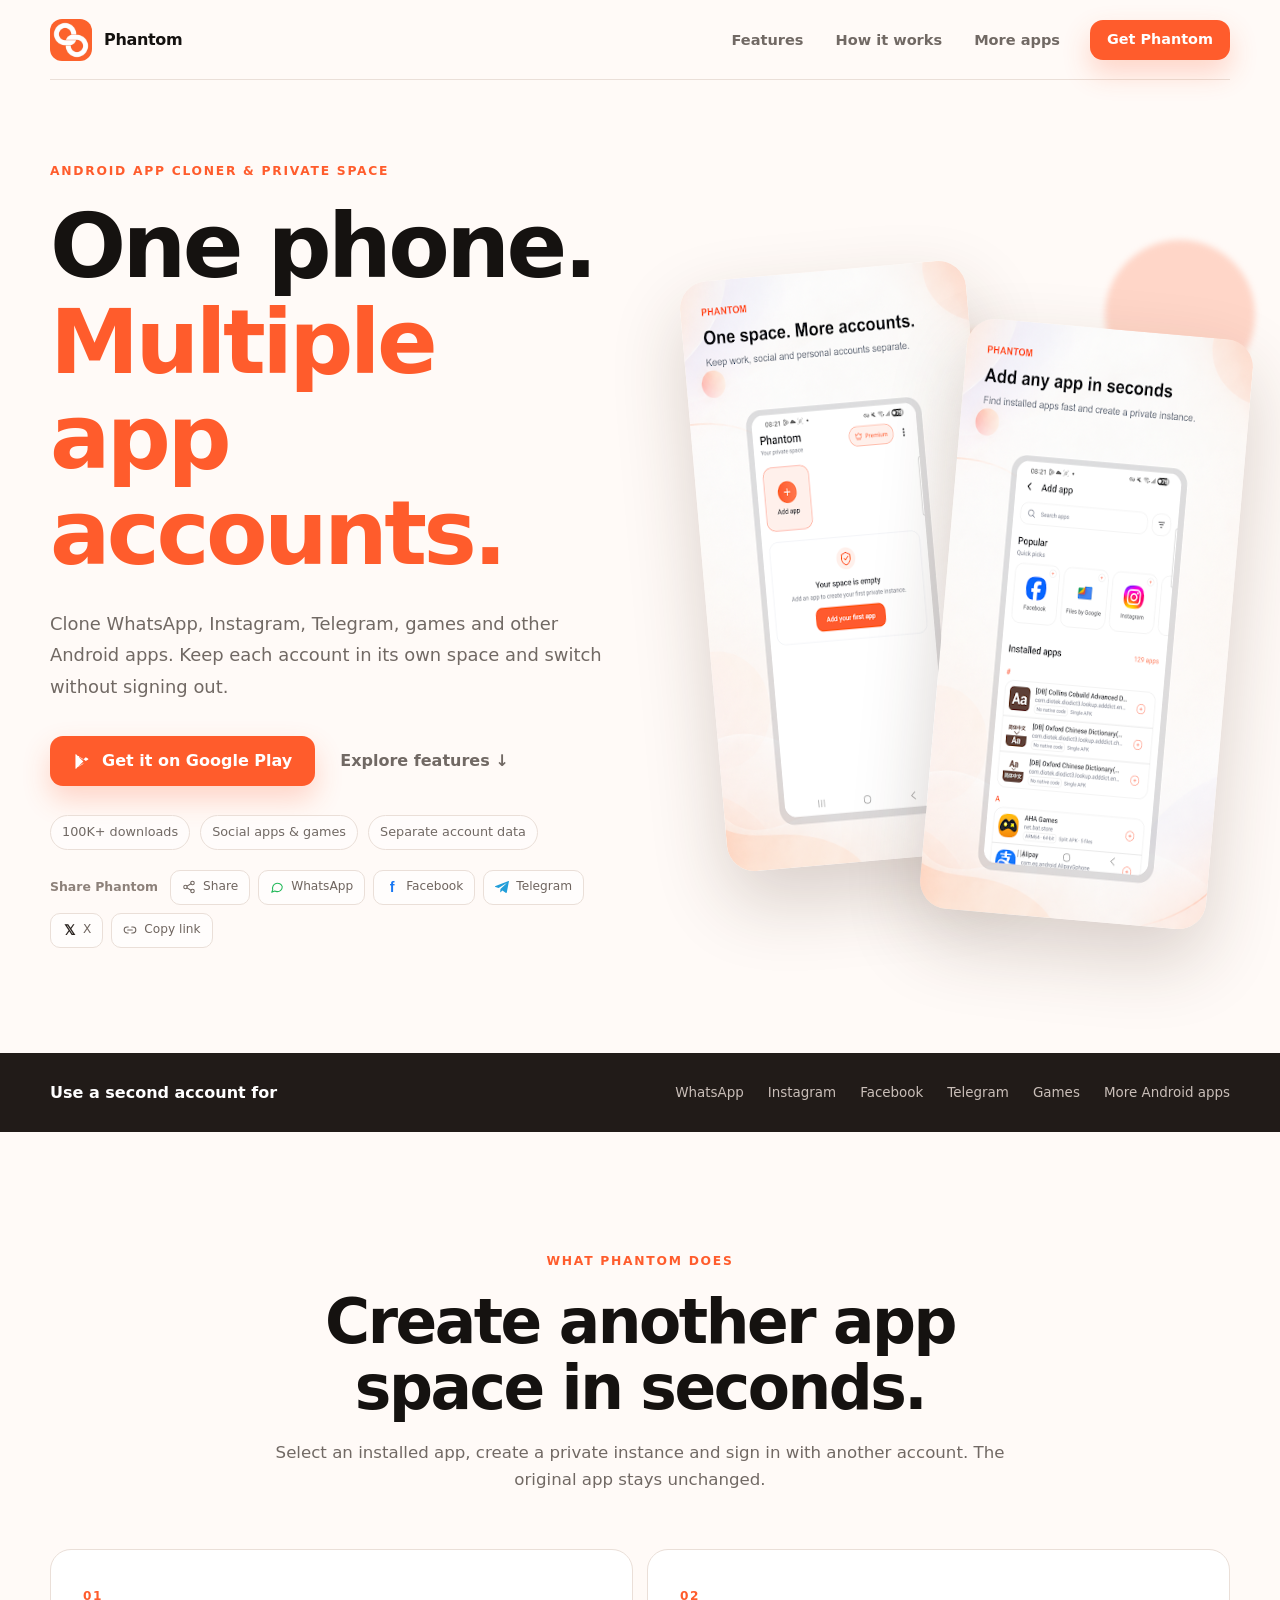
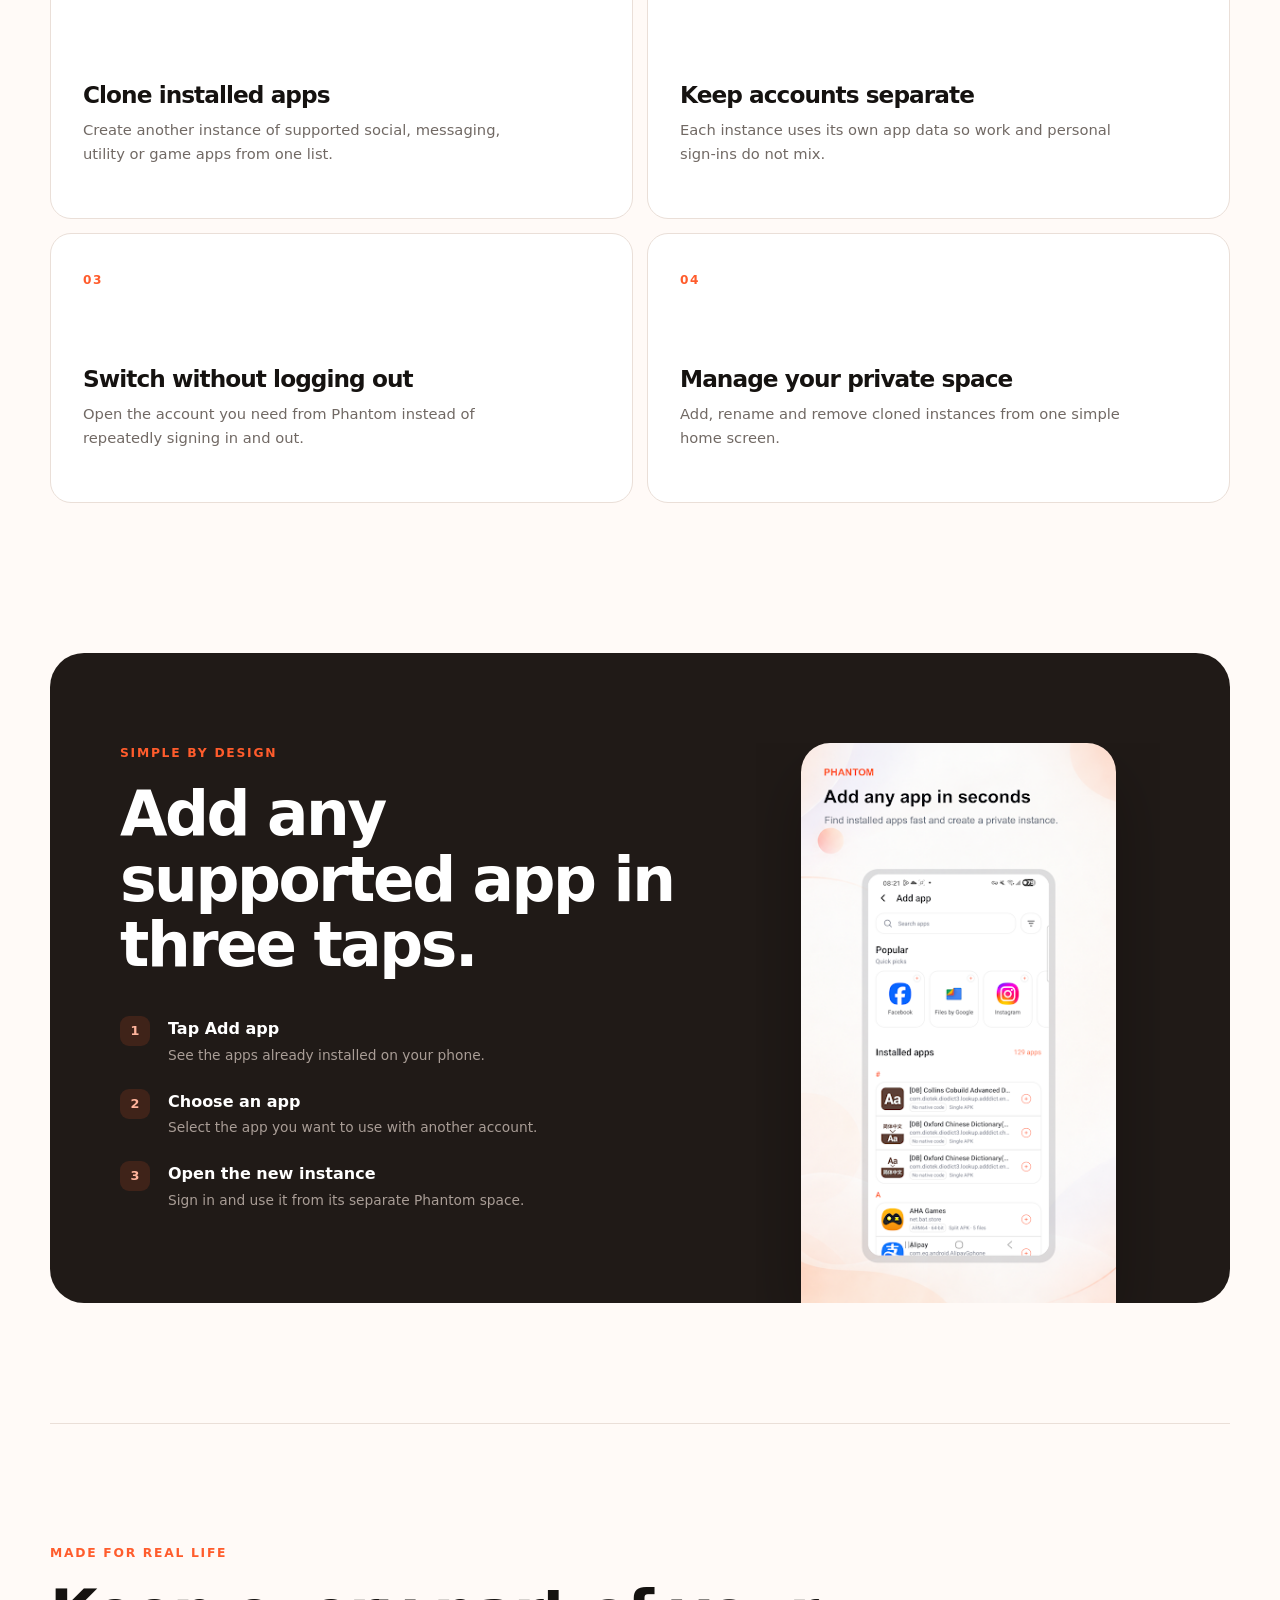
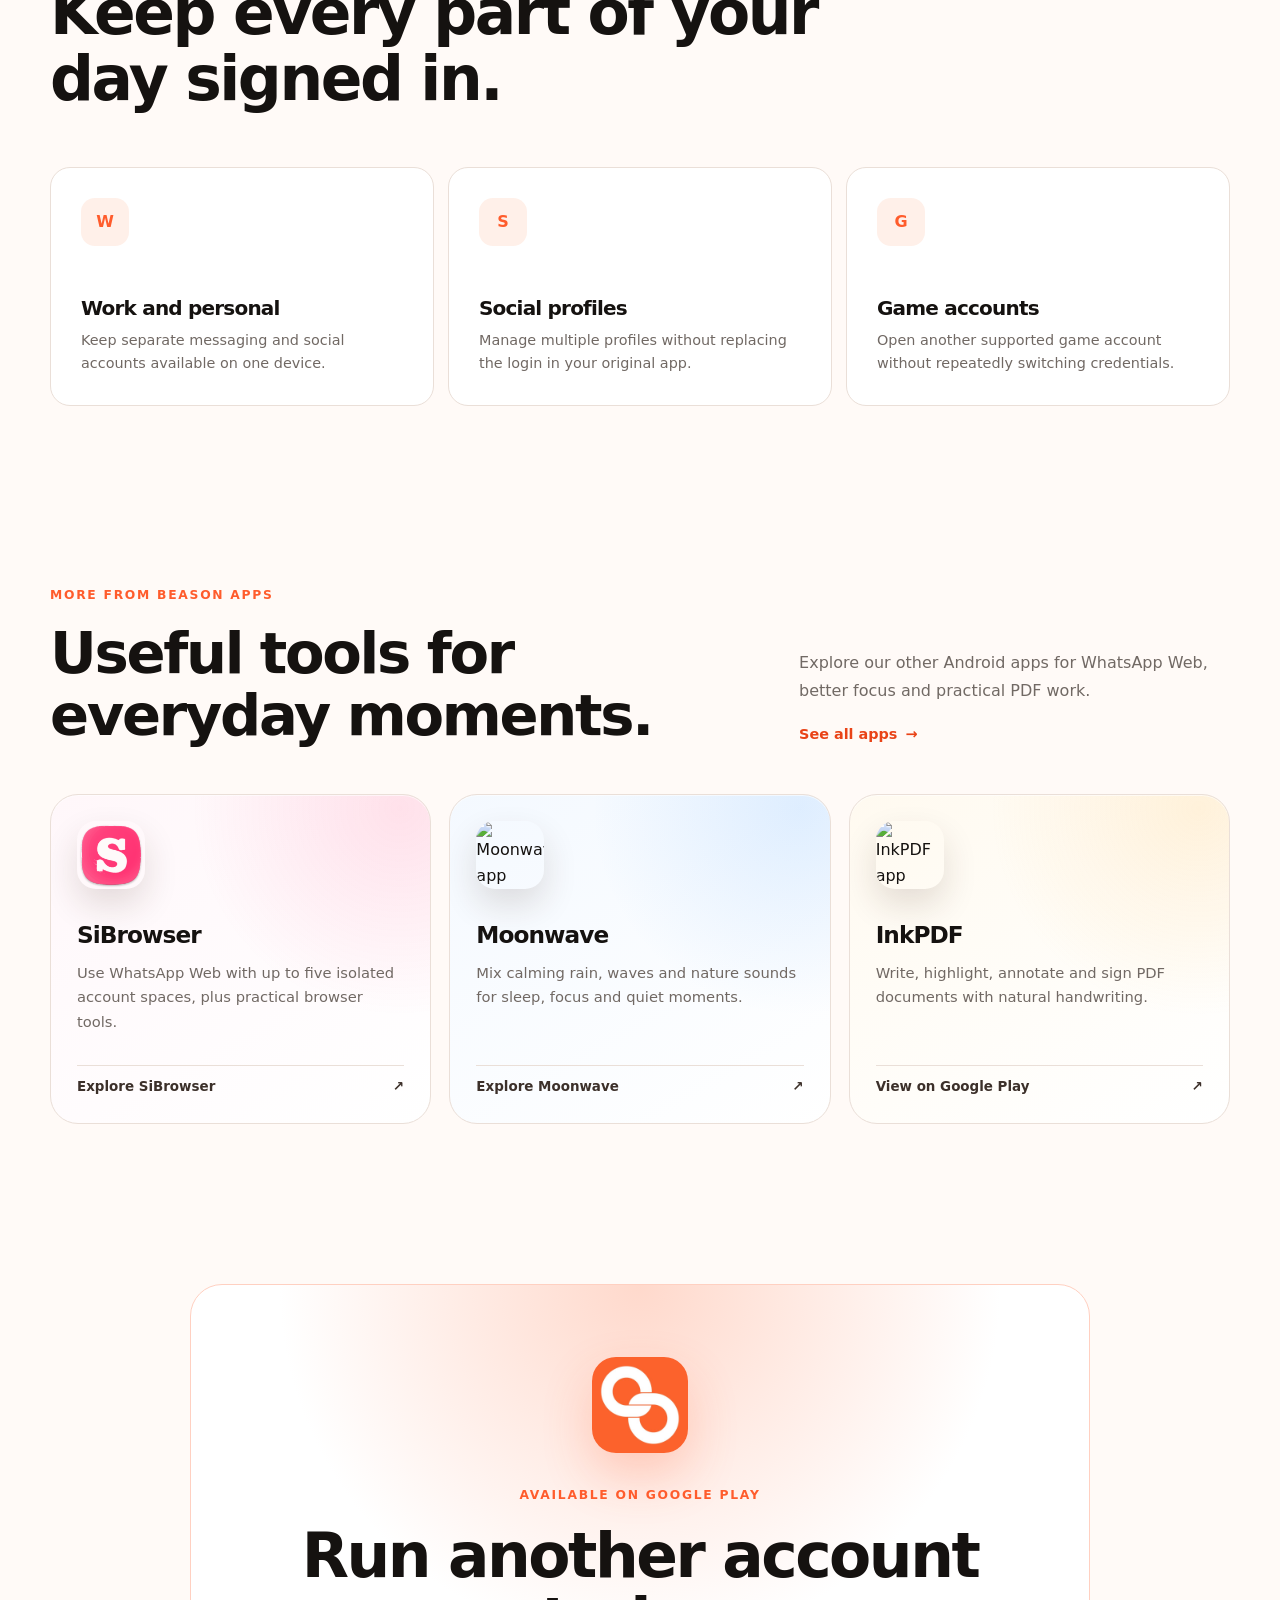
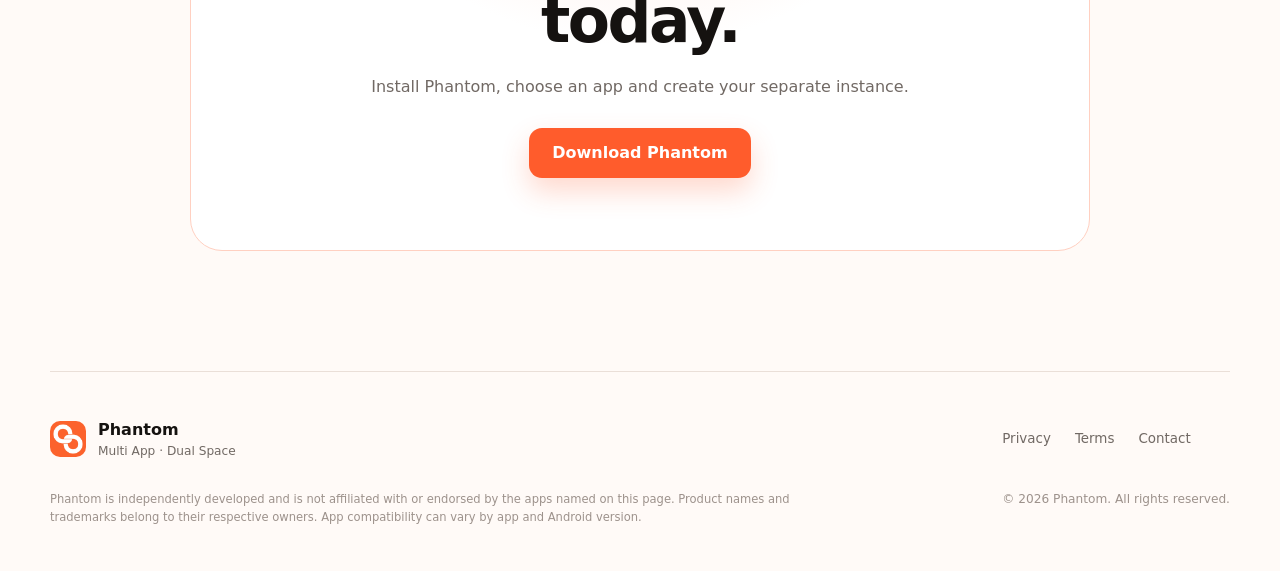
==== index.html @ 43760390 "feat: add sharing and Beason Apps discovery" ====
<!DOCTYPE html>
<html lang="en">
<head>
  <meta charset="utf-8">
  <meta name="viewport" content="width=device-width, initial-scale=1">
  <meta name="theme-color" content="#fff8f4">
  <meta name="description" content="Phantom lets you clone Android apps and run multiple accounts on one phone. Keep work, personal, social and game accounts in separate spaces.">
  <title>Phantom — Run multiple app accounts on one Android phone</title>
  <link rel="canonical" href="https://phantom.beasonapps.com/">
  <link rel="icon" href="assets/phantom-icon.png">
  <link rel="stylesheet" href="styles.css">
</head>
<body>
  <header class="site-header">
    <a class="brand" href="#top" aria-label="Phantom home">
      <img src="assets/phantom-icon.png" alt="" width="42" height="42">
      <span>Phantom</span>
    </a>
    <nav aria-label="Main navigation">
      <a href="#features">Features</a>
      <a href="#how">How it works</a>
      <a href="#more-apps">More apps</a>
    </nav>
    <a class="button button-small" href="https://play.google.com/store/apps/details?id=com.multiapp.morespace.app">Get Phantom</a>
  </header>

  <main id="top">
    <section class="hero">
      <div class="hero-copy">
        <p class="eyebrow">Android app cloner &amp; private space</p>
        <h1>One phone.<br><em>Multiple app accounts.</em></h1>
        <p class="hero-lead">Clone WhatsApp, Instagram, Telegram, games and other Android apps. Keep each account in its own space and switch without signing out.</p>
        <div class="hero-actions">
          <a class="button" href="https://play.google.com/store/apps/details?id=com.multiapp.morespace.app">
            <svg viewBox="0 0 24 24" aria-hidden="true"><path d="M3.6 2.5a2 2 0 0 0-.5 1.4v16.2a2 2 0 0 0 .5 1.4L13 12 3.6 2.5Zm10.7 10.8-2.4 2.4-7.2 4.1 9.6-6.5Zm1.8-1.8 2.7-1.6c.8-.5.8-1.2 0-1.7l-2.7-1.5-2.7 2.4 2.7 2.4ZM4.7 4.2l7.2 4.1 2.4 2.4-9.6-6.5Z"/></svg>
            Get it on Google Play
          </a>
          <a class="text-link" href="#features">Explore features <span>↓</span></a>
        </div>
        <div class="hero-facts">
          <span>100K+ downloads</span>
          <span>Social apps &amp; games</span>
          <span>Separate account data</span>
        </div>
        <div class="share-row" id="share">
          <strong>Share Phantom</strong>
          <button class="share-button share-native" type="button" data-native-share aria-label="Share Phantom using another app">
            <svg viewBox="0 0 24 24" aria-hidden="true"><circle cx="18" cy="5" r="3"/><circle cx="6" cy="12" r="3"/><circle cx="18" cy="19" r="3"/><path d="m8.6 10.5 6.8-4M8.6 13.5l6.8 4"/></svg>
            <span data-share-label>Share</span>
          </button>
          <a class="share-button share-whatsapp" href="https://wa.me/?text=Run%20multiple%20app%20accounts%20on%20one%20Android%20phone%20with%20Phantom.%20https%3A%2F%2Fphantom.beasonapps.com%2F" target="_blank" rel="noopener noreferrer" aria-label="Share Phantom on WhatsApp">
            <svg viewBox="0 0 24 24" aria-hidden="true"><path d="M21 11.5a8.4 8.4 0 0 1-9 8.4 9.4 9.4 0 0 1-4-.9L3 21l1.7-4.3A8.4 8.4 0 1 1 21 11.5Z"/></svg>
            WhatsApp
          </a>
          <a class="share-button share-facebook" href="https://www.facebook.com/sharer/sharer.php?u=https%3A%2F%2Fphantom.beasonapps.com%2F" target="_blank" rel="noopener noreferrer" aria-label="Share Phantom on Facebook">
            <b>f</b> Facebook
          </a>
          <a class="share-button share-telegram" href="https://t.me/share/url?url=https%3A%2F%2Fphantom.beasonapps.com%2F&amp;text=Run%20multiple%20app%20accounts%20on%20one%20Android%20phone%20with%20Phantom." target="_blank" rel="noopener noreferrer" aria-label="Share Phantom on Telegram">
            <svg viewBox="0 0 24 24" aria-hidden="true"><path d="M23.9 2.3 20.3 21c-.3 1.3-1 1.6-2.1 1l-5.5-4.1-2.7 2.6c-.3.3-.5.5-1.1.5l.4-5.6L19.5 6c.4-.4-.1-.6-.7-.2L6.2 13.7.8 12c-1.2-.4-1.2-1.2.2-1.7L22.1 2c1-.4 1.8.2 1.8.3Z"/></svg>
            Telegram
          </a>
          <a class="share-button share-x" href="https://x.com/intent/post?text=Run%20multiple%20app%20accounts%20on%20one%20Android%20phone%20with%20Phantom.&amp;url=https%3A%2F%2Fphantom.beasonapps.com%2F" target="_blank" rel="noopener noreferrer" aria-label="Share Phantom on X">
            <b>𝕏</b> X
          </a>
          <button class="share-button share-copy" type="button" data-copy-link aria-label="Copy the Phantom website link">
            <svg viewBox="0 0 24 24" aria-hidden="true"><path d="M9 17H7A5 5 0 0 1 7 7h2M15 7h2a5 5 0 1 1 0 10h-2M8 12h8"/></svg>
            <span data-copy-label>Copy link</span>
          </button>
        </div>
      </div>
      <div class="hero-visual">
        <div class="orb orb-one"></div><div class="orb orb-two"></div>
        <img class="screen screen-one" src="assets/screen-1.png" alt="Phantom private app space home screen" width="333" height="592">
        <img class="screen screen-two" src="assets/screen-2.png" alt="Choose an installed app to clone in Phantom" width="333" height="592">
      </div>
    </section>

    <section class="use-cases" aria-label="Popular uses">
      <p>Use a second account for</p>
      <div><span>WhatsApp</span><span>Instagram</span><span>Facebook</span><span>Telegram</span><span>Games</span><span>More Android apps</span></div>
    </section>

    <section class="section features" id="features">
      <div class="section-heading">
        <p class="eyebrow">What Phantom does</p>
        <h2>Create another app space in seconds.</h2>
        <p>Select an installed app, create a private instance and sign in with another account. The original app stays unchanged.</p>
      </div>
      <div class="feature-grid">
        <article><span class="number">01</span><h3>Clone installed apps</h3><p>Create another instance of supported social, messaging, utility or game apps from one list.</p></article>
        <article><span class="number">02</span><h3>Keep accounts separate</h3><p>Each instance uses its own app data so work and personal sign-ins do not mix.</p></article>
        <article><span class="number">03</span><h3>Switch without logging out</h3><p>Open the account you need from Phantom instead of repeatedly signing in and out.</p></article>
        <article><span class="number">04</span><h3>Manage your private space</h3><p>Add, rename and remove cloned instances from one simple home screen.</p></article>
      </div>
    </section>

    <section class="section showcase" id="how">
      <div class="showcase-card">
        <div class="showcase-copy">
          <p class="eyebrow">Simple by design</p>
          <h2>Add any supported app in three taps.</h2>
          <ol>
            <li><span>1</span><div><strong>Tap Add app</strong><p>See the apps already installed on your phone.</p></div></li>
            <li><span>2</span><div><strong>Choose an app</strong><p>Select the app you want to use with another account.</p></div></li>
            <li><span>3</span><div><strong>Open the new instance</strong><p>Sign in and use it from its separate Phantom space.</p></div></li>
          </ol>
        </div>
        <div class="showcase-screen"><img src="assets/screen-2.png" alt="Phantom Add app screen" width="333" height="592" loading="lazy"></div>
      </div>
    </section>

    <section class="section account-types">
      <div class="section-heading left-heading"><p class="eyebrow">Made for real life</p><h2>Keep every part of your day signed in.</h2></div>
      <div class="account-grid">
        <article><span class="account-icon">W</span><h3>Work and personal</h3><p>Keep separate messaging and social accounts available on one device.</p></article>
        <article><span class="account-icon">S</span><h3>Social profiles</h3><p>Manage multiple profiles without replacing the login in your original app.</p></article>
        <article><span class="account-icon">G</span><h3>Game accounts</h3><p>Open another supported game account without repeatedly switching credentials.</p></article>
      </div>
    </section>

    <section class="section more-apps" id="more-apps">
      <div class="apps-heading">
        <div><p class="eyebrow">More from Beason Apps</p><h2>Useful tools for everyday moments.</h2></div>
        <div><p>Explore our other Android apps for WhatsApp Web, better focus and practical PDF work.</p><a class="apps-all" href="https://moonwave.beasonapps.com/apps">See all apps <span>→</span></a></div>
      </div>
      <div class="app-grid">
        <article class="app-card app-browser">
          <img src="assets/sibrowser-icon.png" alt="SiBrowser app icon" width="68" height="68" loading="lazy">
          <div><h3>SiBrowser</h3><p>Use WhatsApp Web with up to five isolated account spaces, plus practical browser tools.</p></div>
          <a href="https://browser.beasonapps.com/">Explore SiBrowser <span>↗</span></a>
        </article>
        <article class="app-card app-moonwave">
          <img src="https://moonwave.beasonapps.com/marketing/moonwave-icon.png" alt="Moonwave app icon" width="68" height="68" loading="lazy">
          <div><h3>Moonwave</h3><p>Mix calming rain, waves and nature sounds for sleep, focus and quiet moments.</p></div>
          <a href="https://moonwave.beasonapps.com/download">Explore Moonwave <span>↗</span></a>
        </article>
        <article class="app-card app-inkpdf">
          <img src="https://moonwave.beasonapps.com/apps/inkpdf.jpg" alt="InkPDF app icon" width="68" height="68" loading="lazy">
          <div><h3>InkPDF</h3><p>Write, highlight, annotate and sign PDF documents with natural handwriting.</p></div>
          <a href="https://play.google.com/store/apps/details?id=com.xhstudio.pdftool">View on Google Play <span>↗</span></a>
        </article>
      </div>
    </section>

    <section class="download-section">
      <div class="download-inner">
        <img src="assets/phantom-icon.png" alt="Phantom app icon" width="96" height="96" loading="lazy">
        <p class="eyebrow">Available on Google Play</p>
        <h2>Run another account today.</h2>
        <p>Install Phantom, choose an app and create your separate instance.</p>
        <a class="button" href="https://play.google.com/store/apps/details?id=com.multiapp.morespace.app">Download Phantom</a>
      </div>
    </section>
  </main>

  <footer>
    <div class="footer-brand"><img src="assets/phantom-icon.png" alt="" width="36" height="36" loading="lazy"><div><strong>Phantom</strong><span>Multi App · Dual Space</span></div></div>
    <div class="footer-links"><a href="privacy.html">Privacy</a><a href="terms-of-service.html">Terms</a><a href="mailto:beason.shu@gmail.com">Contact</a></div>
    <p class="legal">Phantom is independently developed and is not affiliated with or endorsed by the apps named on this page. Product names and trademarks belong to their respective owners. App compatibility can vary by app and Android version.</p>
    <p class="copyright">© 2026 Phantom. All rights reserved.</p>
  </footer>
  <script>
    const copyButton = document.querySelector('[data-copy-link]');
    const nativeShareButton = document.querySelector('[data-native-share]');
    const copyUrl = 'https://phantom.beasonapps.com/';
    const shareData = {
      title: 'Phantom',
      text: 'Run multiple app accounts on one Android phone with Phantom.',
      url: copyUrl
    };

    async function copyWebsiteLink() {
      try {
        await navigator.clipboard.writeText(copyUrl);
        return true;
      } catch (error) {
        const textArea = document.createElement('textarea');
        textArea.value = copyUrl;
        textArea.setAttribute('readonly', '');
        textArea.style.position = 'fixed';
        textArea.style.opacity = '0';
        document.body.appendChild(textArea);
        textArea.select();
        const copied = document.execCommand('copy');
        textArea.remove();
        return copied;
      }
    }

    copyButton.addEventListener('click', async () => {
      const copied = await copyWebsiteLink();
      if (!copied) {
        window.prompt('Copy this link:', copyUrl);
        return;
      }

      const label = copyButton.querySelector('[data-copy-label]');
      label.textContent = 'Copied!';
      setTimeout(() => { label.textContent = 'Copy link'; }, 1800);
    });

    nativeShareButton.addEventListener('click', async () => {
      if (navigator.share) {
        try {
          await navigator.share(shareData);
          return;
        } catch (error) {
          if (error.name === 'AbortError') return;
        }
      }

      const copied = await copyWebsiteLink();
      const label = nativeShareButton.querySelector('[data-share-label]');
      label.textContent = copied ? 'Link copied!' : 'Copy manually';
      if (!copied) window.prompt('Copy this link:', copyUrl);
      setTimeout(() => { label.textContent = 'Share'; }, 1800);
    });
  </script>
</body>
</html>
---- styles.css ----
:root { --paper:#fffaf7; --white:#fff; --ink:#151210; --muted:#716964; --line:#eadfd8; --orange:#ff5c2c; --orange-dark:#e94317; --peach:#fff0e9; --max:1180px; }
* { box-sizing:border-box; }
html { scroll-behavior:smooth; }
body { margin:0; color:var(--ink); background:var(--paper); font-family:Inter,ui-sans-serif,system-ui,-apple-system,BlinkMacSystemFont,"Segoe UI",sans-serif; font-size:16px; line-height:1.6; -webkit-font-smoothing:antialiased; }
a { color:inherit; } img { max-width:100%; }
.site-header { width:min(calc(100% - 40px),var(--max)); min-height:80px; margin:auto; display:flex; align-items:center; gap:30px; border-bottom:1px solid var(--line); }
.brand { display:flex; align-items:center; gap:12px; text-decoration:none; font-weight:800; letter-spacing:-.02em; }
.brand img { border-radius:12px; }
nav { display:flex; gap:32px; margin-left:auto; }
nav a { text-decoration:none; color:var(--muted); font-size:.91rem; font-weight:620; }
nav a:hover { color:var(--ink); }
.button,.outline-button { min-height:50px; padding:12px 23px; border-radius:13px; display:inline-flex; align-items:center; justify-content:center; gap:10px; text-decoration:none; font-weight:750; transition:transform .2s ease,box-shadow .2s ease,background .2s ease; }
.button { color:#fff; background:var(--orange); box-shadow:0 13px 28px rgba(255,92,44,.24); }
.button:hover,.outline-button:hover { transform:translateY(-2px); }
.button:hover { background:var(--orange-dark); }
.button svg { width:19px; fill:currentColor; }
.button-small { min-height:40px; padding:8px 17px; font-size:.9rem; }
.outline-button { border:1px solid var(--line); background:#fff; }
.outline-button:hover { border-color:#d9c7bc; box-shadow:0 10px 25px rgba(63,42,31,.08); }
.text-link { color:var(--muted); text-decoration:none; font-weight:680; }
.hero { width:min(calc(100% - 40px),var(--max)); min-height:700px; padding:82px 0 105px; margin:auto; display:grid; grid-template-columns:1fr .92fr; gap:70px; align-items:center; }
.eyebrow { margin:0 0 17px; color:var(--orange); font-size:.77rem; text-transform:uppercase; letter-spacing:.14em; font-weight:820; }
h1,h2,h3 { margin-top:0; line-height:1.07; letter-spacing:-.04em; }
h1 { margin-bottom:26px; font-size:clamp(3.5rem,7vw,6.6rem); font-weight:850; }
h1 em { font-style:normal; color:var(--orange); }
.hero-lead { max-width:640px; margin:0; color:var(--muted); font-size:1.12rem; line-height:1.75; }
.hero-actions { display:flex; align-items:center; gap:25px; flex-wrap:wrap; margin-top:34px; }
.hero-facts { display:flex; flex-wrap:wrap; gap:10px; margin-top:29px; }
.hero-facts span { padding:6px 11px; border:1px solid var(--line); border-radius:999px; color:var(--muted); background:rgba(255,255,255,.55); font-size:.8rem; }
.share-row { margin-top:20px; display:flex; align-items:center; gap:8px; flex-wrap:wrap; }
.share-row > strong { margin-right:4px; color:#8d817a; font-size:.78rem; font-weight:600; }
.share-button { min-height:35px; padding:0 11px; display:inline-flex; align-items:center; gap:7px; border:1px solid var(--line); border-radius:10px; color:#6f655f; background:rgba(255,255,255,.64); text-decoration:none; font:inherit; font-size:.76rem; cursor:pointer; transition:transform .16s ease,background .16s ease,border-color .16s ease,box-shadow .16s ease; }
.share-button:hover { transform:translateY(-1px); background:#fff; border-color:#d9c7bc; box-shadow:0 7px 18px rgba(63,42,31,.07); }
.share-button svg { width:14px; height:14px; fill:none; stroke:currentColor; stroke-width:1.8; stroke-linecap:round; stroke-linejoin:round; }
.share-button b { width:14px; text-align:center; color:#29221e; font-family:Arial,sans-serif; font-size:.9rem; line-height:1; }
.share-whatsapp svg { color:#24b95a; }
.share-facebook b { color:#1877f2; }
.share-telegram svg { color:#229ed9; fill:currentColor; stroke:none; }
.hero-visual { min-height:590px; position:relative; }
.screen { position:absolute; z-index:2; width:287px; border-radius:28px; box-shadow:0 32px 75px rgba(67,38,23,.2); }
.screen-one { left:5px; top:10px; transform:rotate(-5deg); }
.screen-two { right:0; top:68px; transform:rotate(5deg); }
.orb { position:absolute; border-radius:50%; filter:blur(3px); }
.orb-one { width:410px; height:410px; background:#ffe1d4; top:70px; left:70px; }
.orb-two { width:150px; height:150px; background:#ffb9a2; top:-20px; right:-25px; opacity:.55; }
.use-cases { padding:27px max(20px,calc((100% - var(--max))/2)); display:flex; align-items:center; justify-content:space-between; gap:26px; background:#211b18; color:#fff; }
.use-cases p { margin:0; font-weight:740; }
.use-cases div { display:flex; gap:24px; flex-wrap:wrap; justify-content:flex-end; }
.use-cases span { color:#c9beb8; font-size:.84rem; }
.section { width:min(calc(100% - 40px),var(--max)); margin:auto; padding:120px 0; }
.section-heading { max-width:780px; margin:0 auto 55px; text-align:center; }
.section-heading h2,.showcase-copy h2,.download-inner h2 { margin-bottom:20px; font-size:clamp(2.3rem,4.8vw,4.6rem); }
.section-heading > p:last-child { color:var(--muted); font-size:1.04rem; }
.feature-grid { display:grid; grid-template-columns:1fr 1fr; gap:14px; }
.feature-grid article { min-height:270px; padding:32px; border:1px solid var(--line); border-radius:21px; background:#fff; }
.number { color:var(--orange); font-size:.76rem; font-weight:850; letter-spacing:.13em; }
.feature-grid h3 { margin:76px 0 10px; font-size:1.45rem; }
.feature-grid p { max-width:440px; margin:0; color:var(--muted); font-size:.92rem; }
.showcase { padding-top:30px; }
.showcase-card { min-height:650px; display:grid; grid-template-columns:1fr .7fr; gap:60px; align-items:center; overflow:hidden; padding:70px 70px 0; border-radius:34px; background:#201a17; color:#fff; }
.showcase-copy { align-self:center; padding-bottom:70px; }
.showcase-copy ol { list-style:none; padding:0; margin:38px 0 0; display:grid; gap:23px; }
.showcase-copy li { display:grid; grid-template-columns:34px 1fr; gap:14px; }
.showcase-copy li > span { width:30px; height:30px; border-radius:9px; display:grid; place-items:center; color:#ffb49c; background:rgba(255,92,44,.14); font-size:.8rem; font-weight:800; }
.showcase-copy strong { display:block; }
.showcase-copy li p { margin:2px 0 0; color:#a99d96; font-size:.86rem; }
.showcase-screen { align-self:end; height:560px; overflow:hidden; display:flex; justify-content:center; }
.showcase-screen img { width:315px; height:auto; border-radius:29px 29px 0 0; box-shadow:0 30px 70px rgba(0,0,0,.28); }
.left-heading { margin-left:0; text-align:left; }
.account-types { border-top:1px solid var(--line); }
.account-grid { display:grid; grid-template-columns:repeat(3,1fr); gap:14px; }
.account-grid article { padding:30px; border:1px solid var(--line); border-radius:20px; background:#fff; }
.account-icon { width:48px; height:48px; display:grid; place-items:center; border-radius:14px; background:var(--peach); color:var(--orange); font-weight:850; }
.account-grid h3 { margin:52px 0 10px; font-size:1.25rem; }
.account-grid p { margin:0; color:var(--muted); font-size:.9rem; }
.more-apps { padding-top:60px; }
.apps-heading { display:grid; grid-template-columns:1fr minmax(320px,.62fr); align-items:end; gap:54px; }
.apps-heading h2 { margin:0; max-width:660px; font-size:clamp(2.25rem,4.5vw,4.2rem); }
.apps-heading > div:last-child > p { margin:0; color:var(--muted); font-size:1rem; line-height:1.75; }
.apps-all { margin-top:18px; display:inline-flex; align-items:center; gap:8px; color:var(--orange-dark); text-decoration:none; font-size:.9rem; font-weight:750; }
.apps-all span { transition:transform .16s ease; }
.apps-all:hover span { transform:translateX(3px); }
.app-grid { margin-top:48px; display:grid; grid-template-columns:repeat(3,1fr); gap:18px; }
.app-card { min-height:330px; padding:26px; display:flex; flex-direction:column; align-items:flex-start; position:relative; overflow:hidden; border:1px solid var(--line); border-radius:28px; background:radial-gradient(circle at 92% 4%,rgba(255,92,44,.08),transparent 12rem),#fff; box-shadow:inset 0 1px rgba(255,255,255,.6); transition:transform .18s ease,border-color .18s ease,box-shadow .18s ease; }
.app-card:hover { transform:translateY(-4px); border-color:#dcc9be; box-shadow:0 18px 42px rgba(72,45,31,.08); }
.app-card > img { width:68px; height:68px; object-fit:cover; border-radius:19px; box-shadow:0 16px 34px rgba(67,38,23,.14); }
.app-card > div { margin-top:34px; }
.app-card h3 { margin:0; font-size:1.45rem; }
.app-card p { margin:13px 0 0; color:var(--muted); font-size:.92rem; line-height:1.65; }
.app-card > a { width:100%; min-height:44px; margin-top:auto; padding-top:22px; display:flex; justify-content:space-between; align-items:center; gap:12px; color:#3c302a; text-decoration:none; font-size:.84rem; font-weight:720; }
.app-card > a::before { content:""; height:1px; position:absolute; left:26px; right:26px; bottom:57px; background:var(--line); }
.app-browser { background:radial-gradient(circle at 92% 4%,rgba(255,51,118,.13),transparent 13rem),linear-gradient(150deg,#fff7fa,#fff); }
.app-moonwave { background:radial-gradient(circle at 92% 4%,rgba(48,145,255,.13),transparent 13rem),linear-gradient(150deg,#f4f9ff,#fff); }
.app-inkpdf { background:radial-gradient(circle at 92% 4%,rgba(255,188,76,.16),transparent 13rem),linear-gradient(150deg,#fffaf0,#fff); }
.download-section { padding:40px 20px 120px; }
.download-inner { max-width:900px; margin:auto; padding:72px 45px; text-align:center; border:1px solid #ffd0c1; border-radius:32px; background:radial-gradient(circle at 50% 0,#ffd9cc,transparent 50%),#fff; }
.download-inner > img { border-radius:24px; box-shadow:0 22px 50px rgba(255,92,44,.24); margin-bottom:25px; }
.download-inner > p:not(.eyebrow) { color:var(--muted); margin:0 auto 28px; }
footer { width:min(calc(100% - 40px),var(--max)); margin:auto; padding:45px 0; border-top:1px solid var(--line); display:grid; grid-template-columns:1fr auto; gap:28px 60px; }
.footer-brand { display:flex; align-items:center; gap:12px; }
.footer-brand img { border-radius:10px; }
.footer-brand strong,.footer-brand span { display:block; }
.footer-brand span { color:var(--muted); font-size:.76rem; }
.footer-links { display:flex; gap:24px; align-items:center; }
.footer-links a { color:var(--muted); text-decoration:none; font-size:.84rem; }
.footer-links a:hover { color:var(--ink); }
.legal { max-width:800px; margin:0; color:#9d928c; font-size:.72rem; }
.copyright { margin:0; color:#9d928c; font-size:.76rem; text-align:right; }
@media (max-width:980px) {
  nav { display:none; }
  .hero { grid-template-columns:1fr; }
  .hero-visual { width:min(100%,590px); margin:auto; }
  .showcase-card { grid-template-columns:1fr; }
  .showcase-copy { padding-bottom:0; }
  .account-grid { grid-template-columns:1fr 1fr; }
  .apps-heading { grid-template-columns:1fr; gap:22px; }
  .app-grid { grid-template-columns:1fr; }
  .app-card { min-height:270px; }
}
@media (max-width:680px) {
  .site-header { width:min(calc(100% - 28px),var(--max)); min-height:68px; }
  .button-small { display:none; }
  .hero { width:min(calc(100% - 32px),var(--max)); min-height:auto; padding:60px 0 70px; gap:52px; }
  h1 { font-size:clamp(3rem,15vw,4.4rem); }
  .hero-lead { font-size:1rem; }
  .hero-actions { flex-direction:column; align-items:stretch; gap:17px; }
  .hero-actions .text-link { text-align:center; }
  .share-row { justify-content:center; }
  .share-row > strong { flex-basis:100%; margin:0 0 3px; text-align:center; }
  .hero-visual { min-height:460px; }
  .screen { width:225px; }
  .screen-one { left:0; }
  .screen-two { right:0; top:68px; }
  .orb-one { width:330px; height:330px; left:18px; }
  .use-cases { align-items:flex-start; flex-direction:column; }
  .use-cases div { justify-content:flex-start; gap:12px 20px; }
  .section { width:min(calc(100% - 32px),var(--max)); padding:84px 0; }
  .section-heading { margin-bottom:38px; }
  .section-heading h2,.showcase-copy h2,.download-inner h2 { font-size:2.35rem; }
  .feature-grid,.account-grid { grid-template-columns:1fr; }
  .feature-grid article { min-height:230px; }
  .feature-grid h3 { margin-top:54px; }
  .showcase { padding-top:10px; }
  .showcase-card { padding:48px 24px 0; border-radius:26px; }
  .showcase-screen { height:500px; }
  .showcase-screen img { width:280px; }
  .more-apps { padding-top:10px; }
  .app-grid { margin-top:36px; }
  .app-card { min-height:260px; padding:22px; }
  .app-card > div { margin-top:26px; }
  .app-card > a::before { left:22px; right:22px; }
  .download-section { padding:25px 16px 85px; }
  .download-inner { padding:52px 22px; }
  footer { grid-template-columns:1fr; }
  .footer-links { flex-wrap:wrap; }
  .copyright { text-align:left; }
}
@media (prefers-reduced-motion:reduce) { html { scroll-behavior:auto; } *,*::before,*::after { transition-duration:.01ms!important; } }
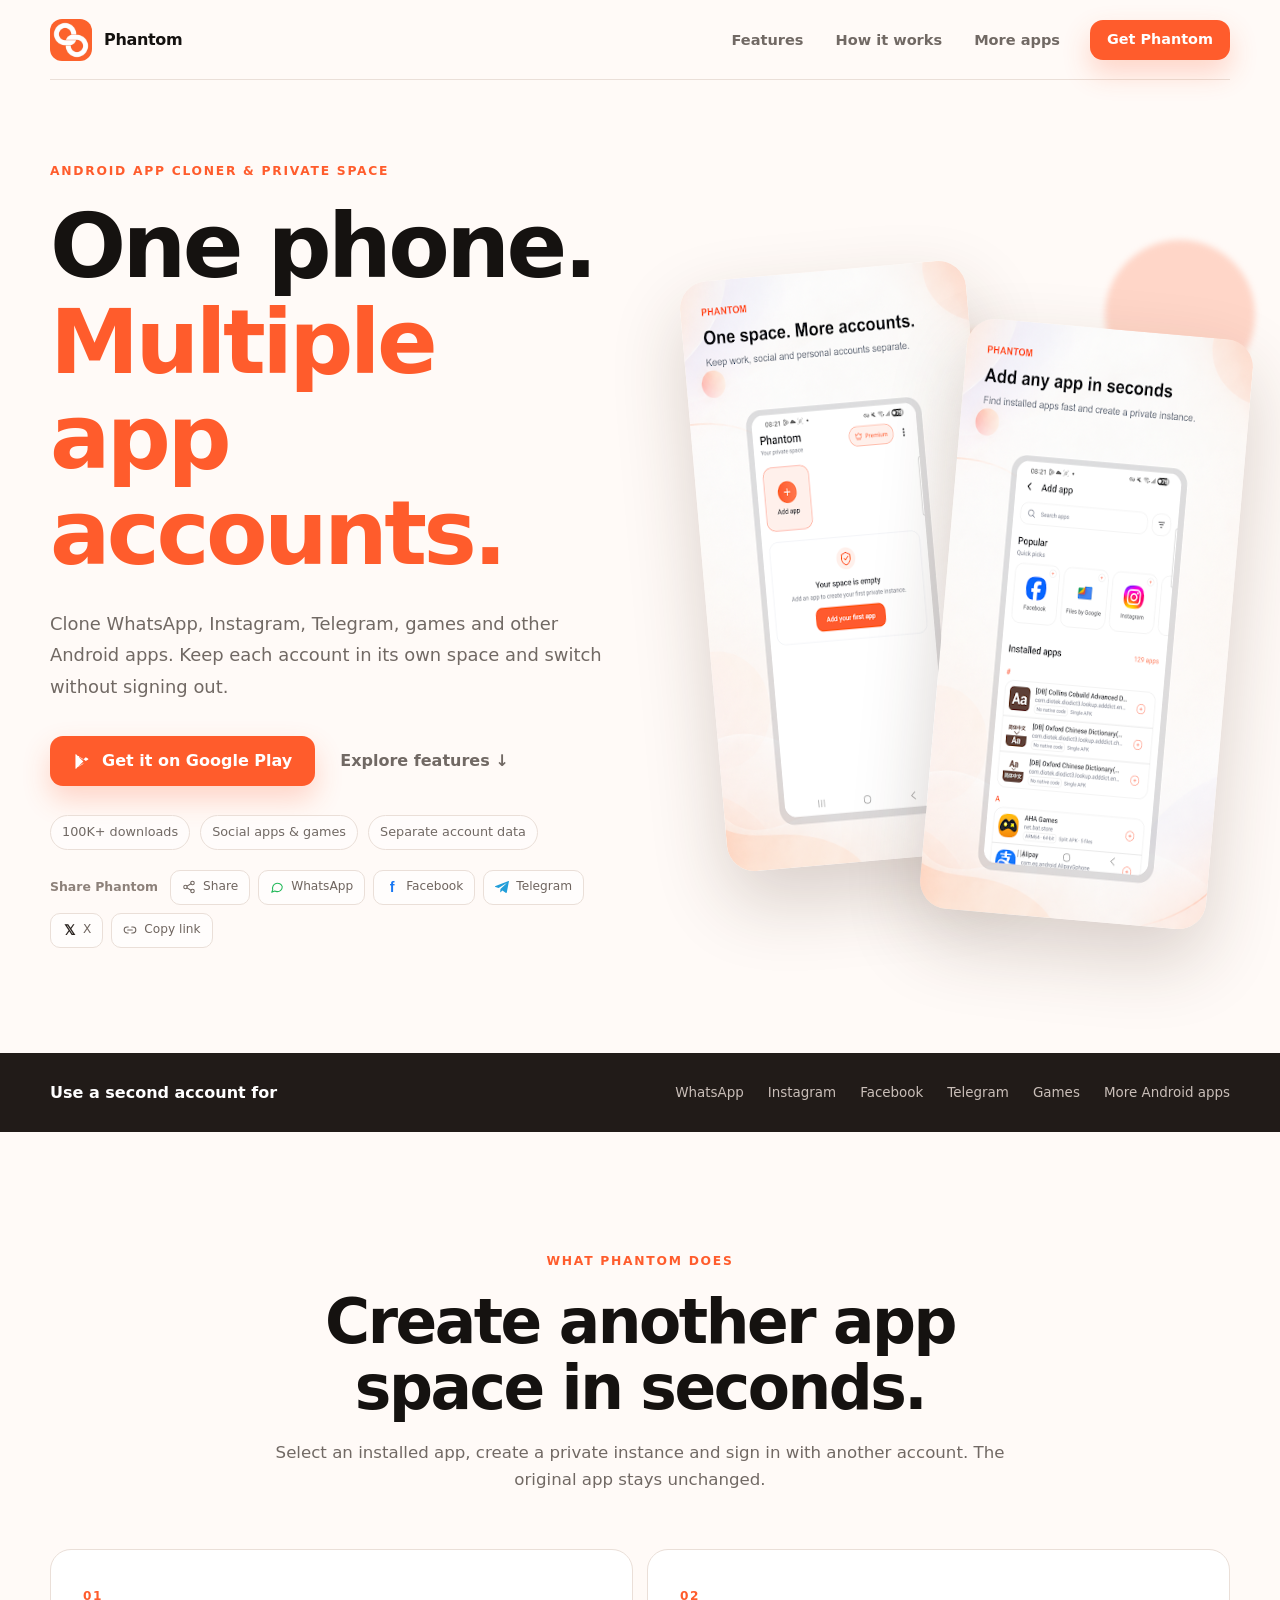
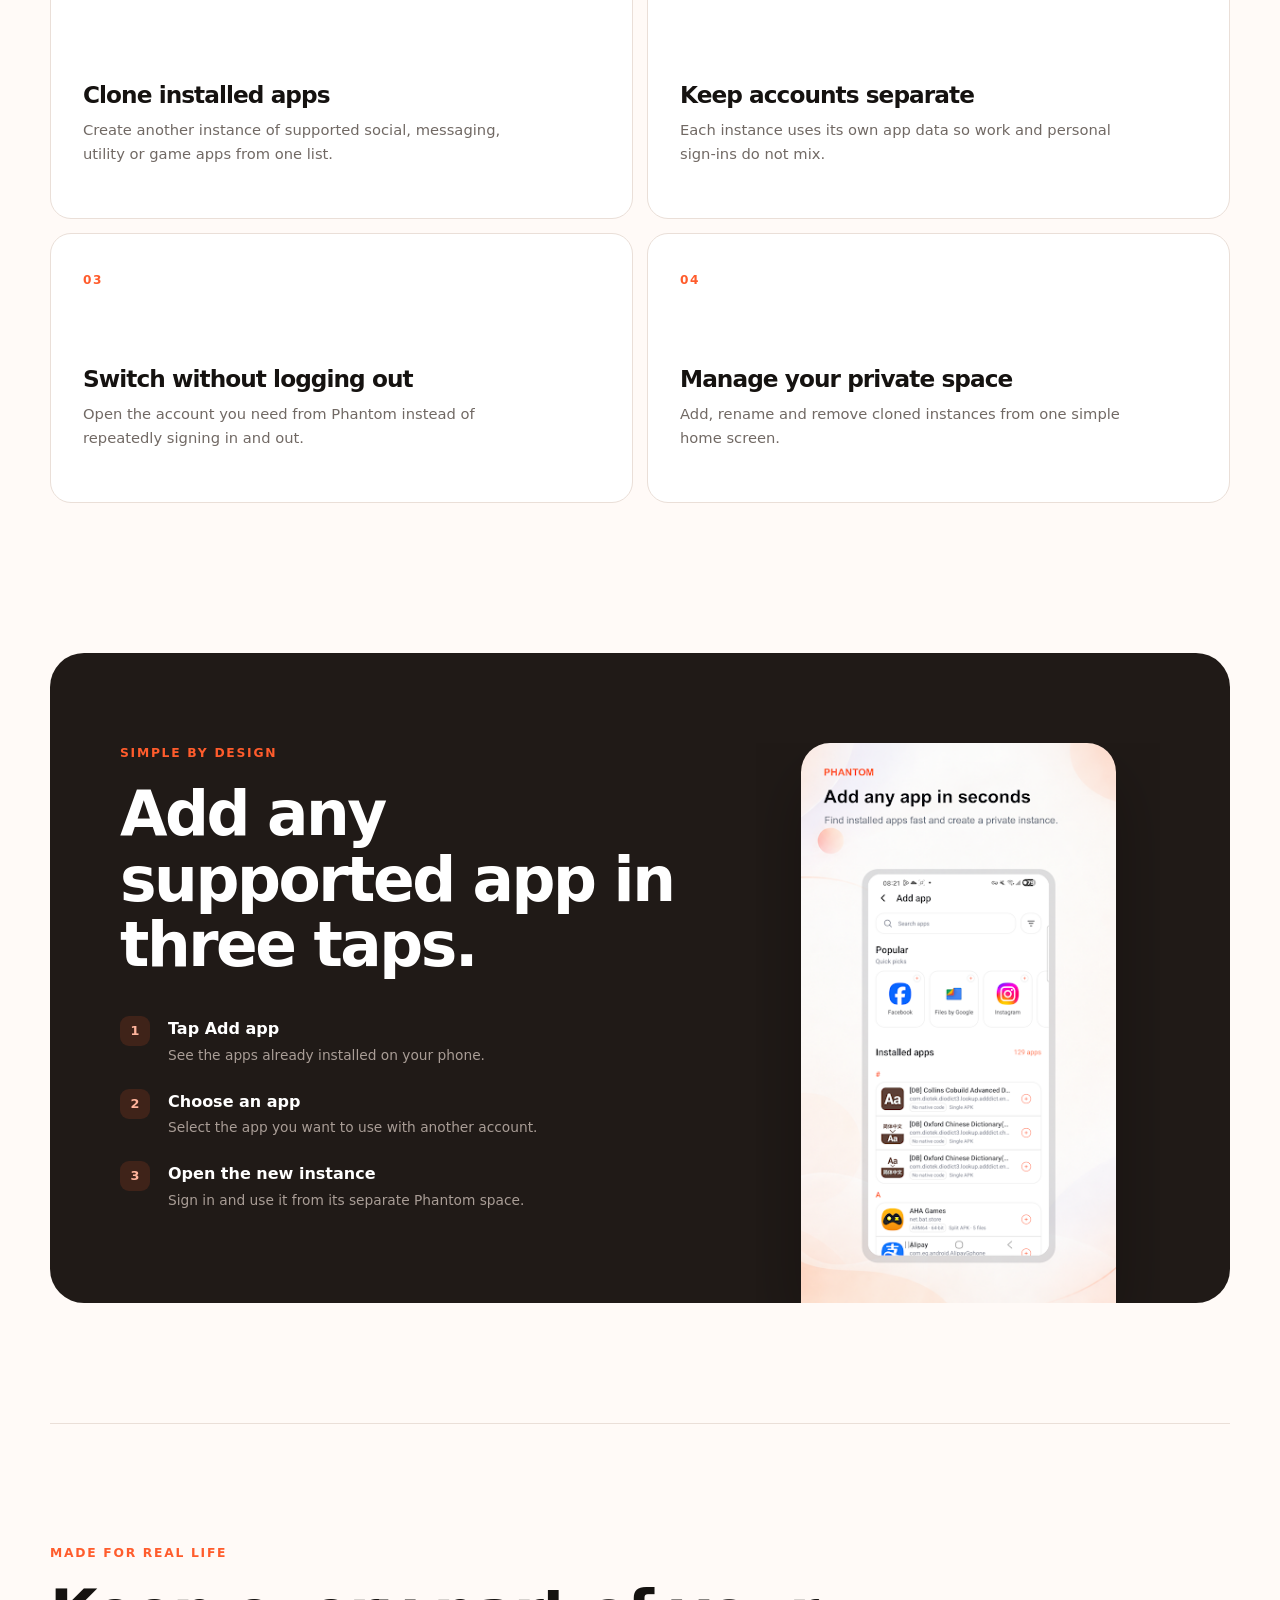
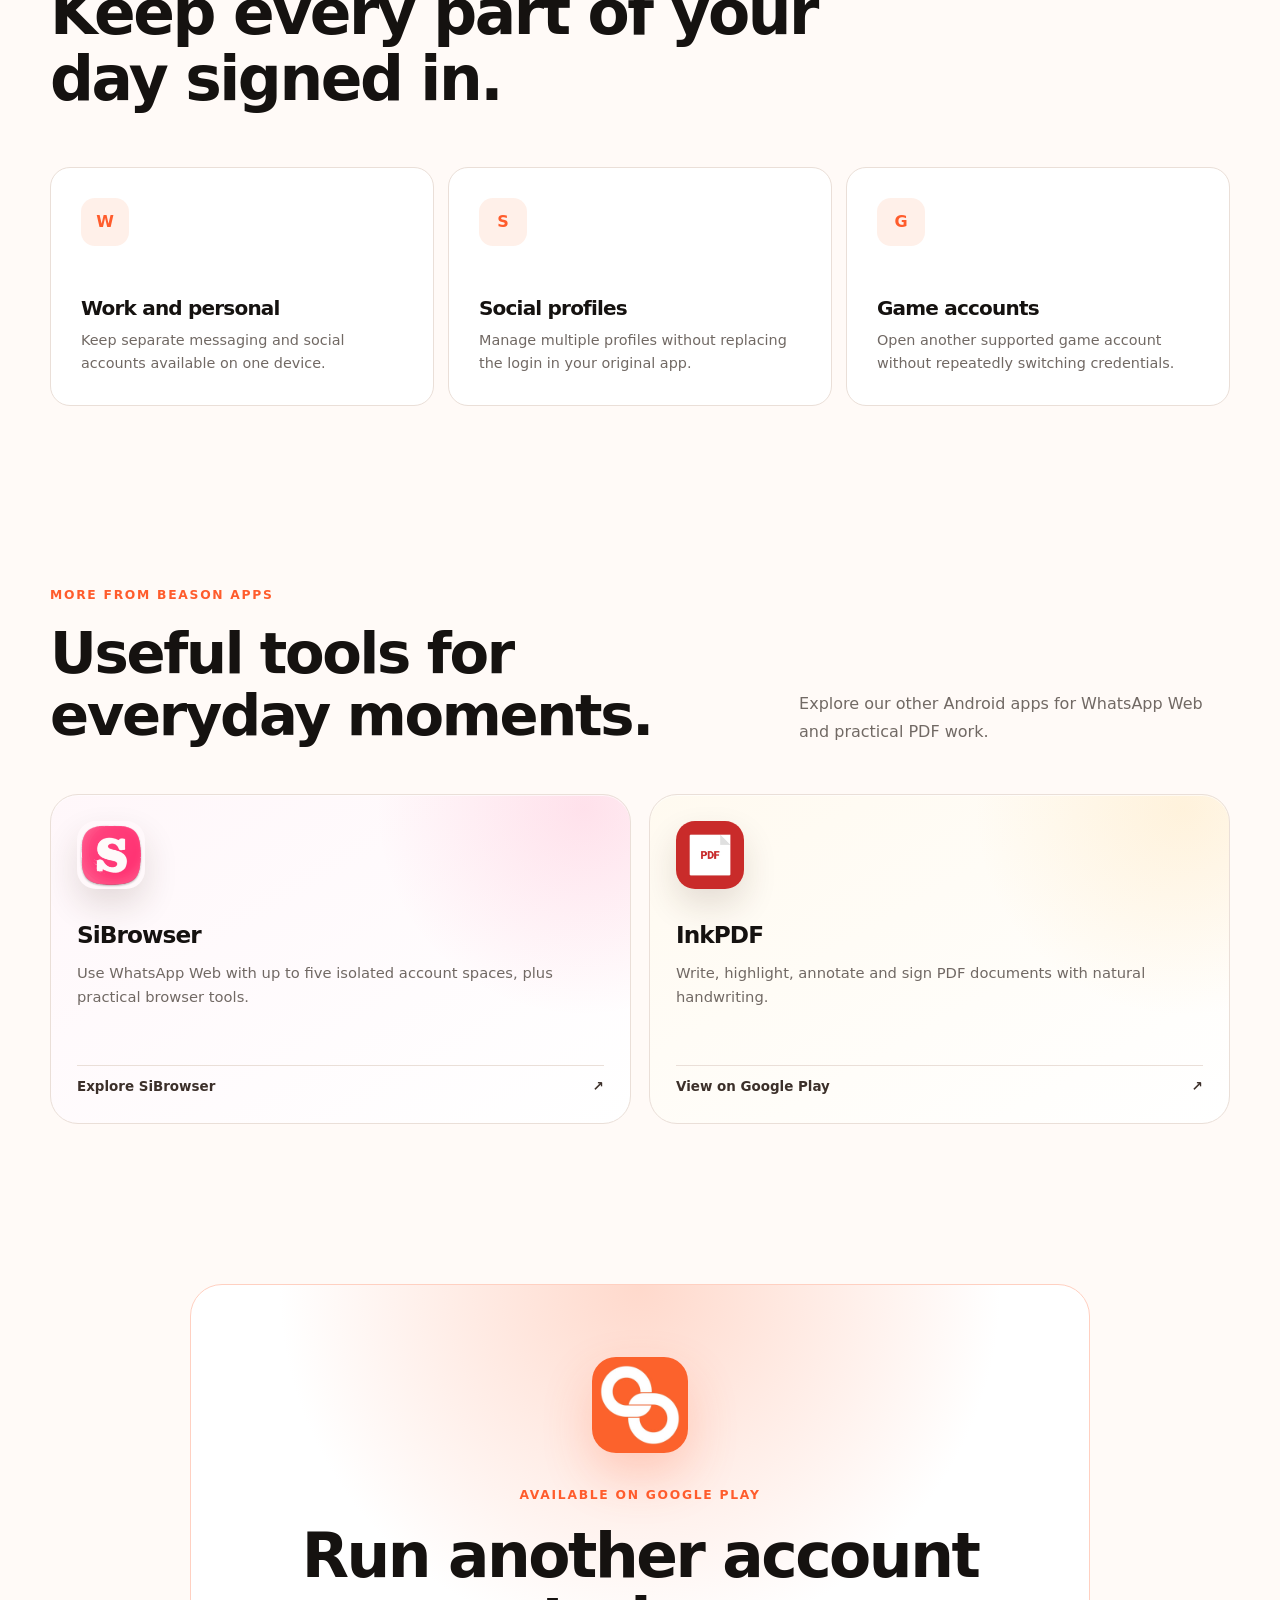
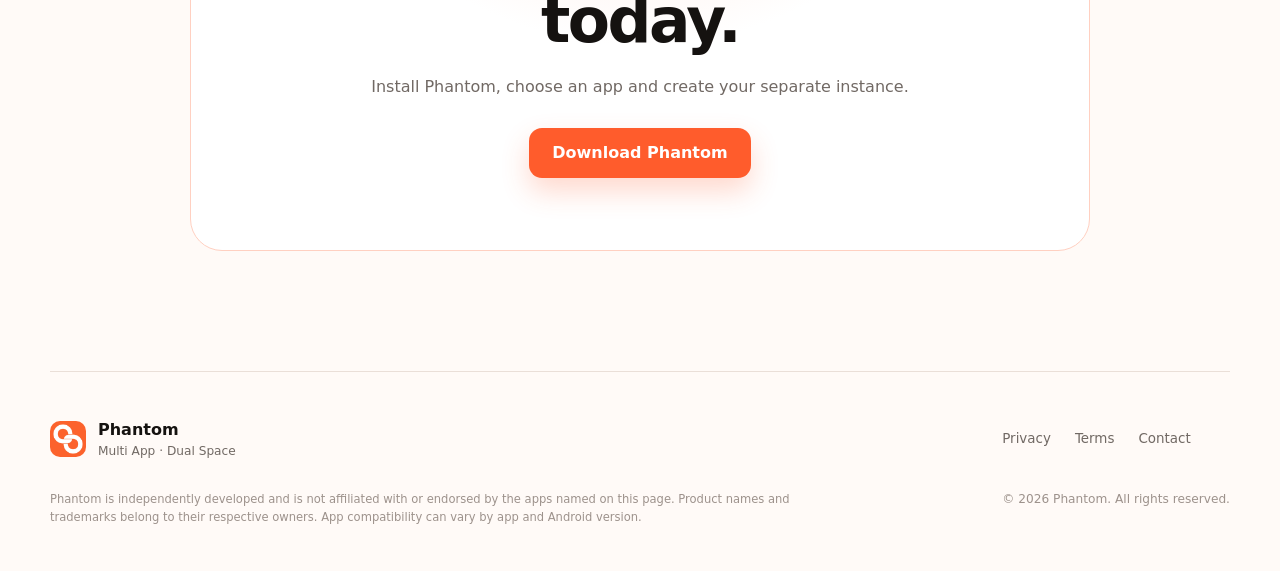
==== commit 57d313cf: "Remove Moonwave from Phantom site" ====
--- a/index.html
+++ b/index.html
@@ -121,7 +121,7 @@
     <section class="section more-apps" id="more-apps">
       <div class="apps-heading">
         <div><p class="eyebrow">More from Beason Apps</p><h2>Useful tools for everyday moments.</h2></div>
-        <div><p>Explore our other Android apps for WhatsApp Web, better focus and practical PDF work.</p><a class="apps-all" href="https://moonwave.beasonapps.com/apps">See all apps <span>→</span></a></div>
+        <div><p>Explore our other Android apps for WhatsApp Web and practical PDF work.</p></div>
       </div>
       <div class="app-grid">
         <article class="app-card app-browser">
@@ -129,13 +129,8 @@
           <div><h3>SiBrowser</h3><p>Use WhatsApp Web with up to five isolated account spaces, plus practical browser tools.</p></div>
           <a href="https://browser.beasonapps.com/">Explore SiBrowser <span>↗</span></a>
         </article>
-        <article class="app-card app-moonwave">
-          <img src="https://moonwave.beasonapps.com/marketing/moonwave-icon.png" alt="Moonwave app icon" width="68" height="68" loading="lazy">
-          <div><h3>Moonwave</h3><p>Mix calming rain, waves and nature sounds for sleep, focus and quiet moments.</p></div>
-          <a href="https://moonwave.beasonapps.com/download">Explore Moonwave <span>↗</span></a>
-        </article>
         <article class="app-card app-inkpdf">
-          <img src="https://moonwave.beasonapps.com/apps/inkpdf.jpg" alt="InkPDF app icon" width="68" height="68" loading="lazy">
+          <img src="assets/inkpdf.jpg" alt="InkPDF app icon" width="68" height="68" loading="lazy">
           <div><h3>InkPDF</h3><p>Write, highlight, annotate and sign PDF documents with natural handwriting.</p></div>
           <a href="https://play.google.com/store/apps/details?id=com.xhstudio.pdftool">View on Google Play <span>↗</span></a>
         </article>
--- a/styles.css
+++ b/styles.css
@@ -77,10 +77,7 @@
 .apps-heading { display:grid; grid-template-columns:1fr minmax(320px,.62fr); align-items:end; gap:54px; }
 .apps-heading h2 { margin:0; max-width:660px; font-size:clamp(2.25rem,4.5vw,4.2rem); }
 .apps-heading > div:last-child > p { margin:0; color:var(--muted); font-size:1rem; line-height:1.75; }
-.apps-all { margin-top:18px; display:inline-flex; align-items:center; gap:8px; color:var(--orange-dark); text-decoration:none; font-size:.9rem; font-weight:750; }
-.apps-all span { transition:transform .16s ease; }
-.apps-all:hover span { transform:translateX(3px); }
-.app-grid { margin-top:48px; display:grid; grid-template-columns:repeat(3,1fr); gap:18px; }
+.app-grid { margin-top:48px; display:grid; grid-template-columns:repeat(2,1fr); gap:18px; }
 .app-card { min-height:330px; padding:26px; display:flex; flex-direction:column; align-items:flex-start; position:relative; overflow:hidden; border:1px solid var(--line); border-radius:28px; background:radial-gradient(circle at 92% 4%,rgba(255,92,44,.08),transparent 12rem),#fff; box-shadow:inset 0 1px rgba(255,255,255,.6); transition:transform .18s ease,border-color .18s ease,box-shadow .18s ease; }
 .app-card:hover { transform:translateY(-4px); border-color:#dcc9be; box-shadow:0 18px 42px rgba(72,45,31,.08); }
 .app-card > img { width:68px; height:68px; object-fit:cover; border-radius:19px; box-shadow:0 16px 34px rgba(67,38,23,.14); }
@@ -90,7 +87,6 @@
 .app-card > a { width:100%; min-height:44px; margin-top:auto; padding-top:22px; display:flex; justify-content:space-between; align-items:center; gap:12px; color:#3c302a; text-decoration:none; font-size:.84rem; font-weight:720; }
 .app-card > a::before { content:""; height:1px; position:absolute; left:26px; right:26px; bottom:57px; background:var(--line); }
 .app-browser { background:radial-gradient(circle at 92% 4%,rgba(255,51,118,.13),transparent 13rem),linear-gradient(150deg,#fff7fa,#fff); }
-.app-moonwave { background:radial-gradient(circle at 92% 4%,rgba(48,145,255,.13),transparent 13rem),linear-gradient(150deg,#f4f9ff,#fff); }
 .app-inkpdf { background:radial-gradient(circle at 92% 4%,rgba(255,188,76,.16),transparent 13rem),linear-gradient(150deg,#fffaf0,#fff); }
 .download-section { padding:40px 20px 120px; }
 .download-inner { max-width:900px; margin:auto; padding:72px 45px; text-align:center; border:1px solid #ffd0c1; border-radius:32px; background:radial-gradient(circle at 50% 0,#ffd9cc,transparent 50%),#fff; }
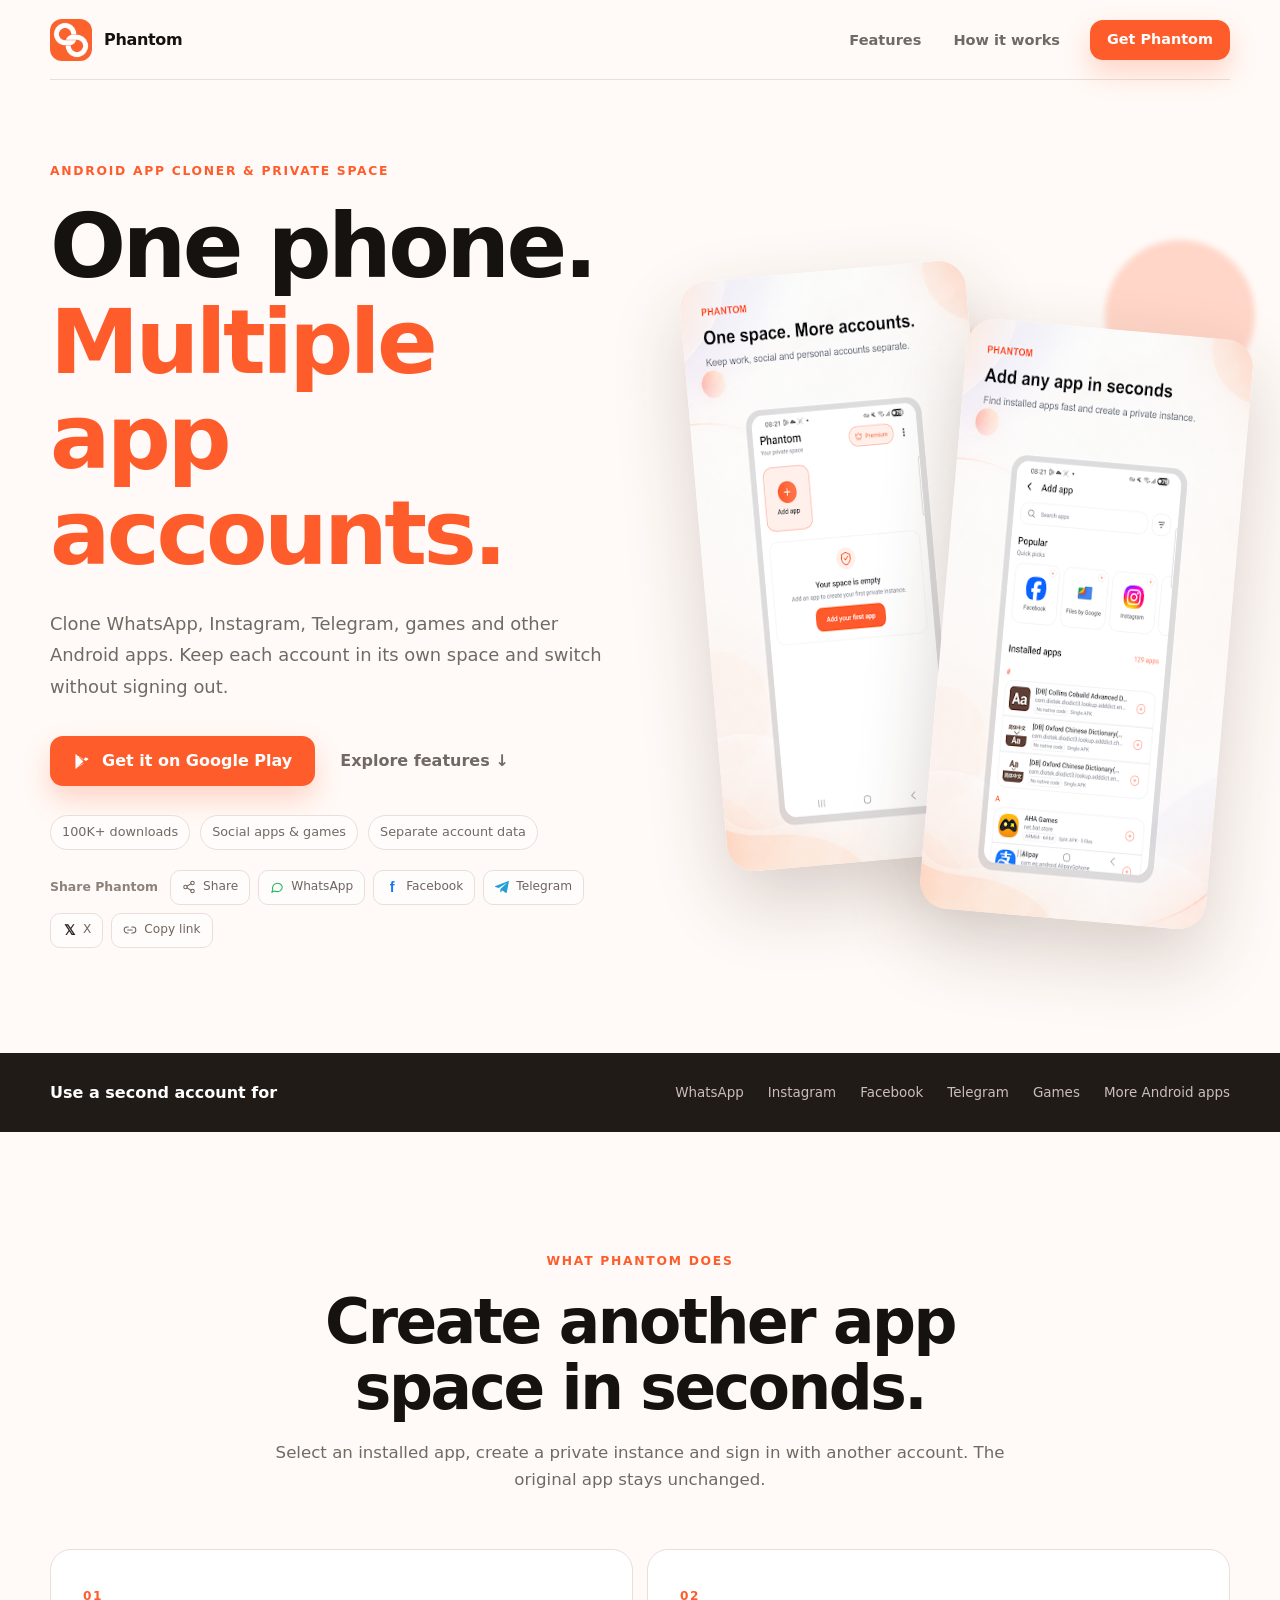
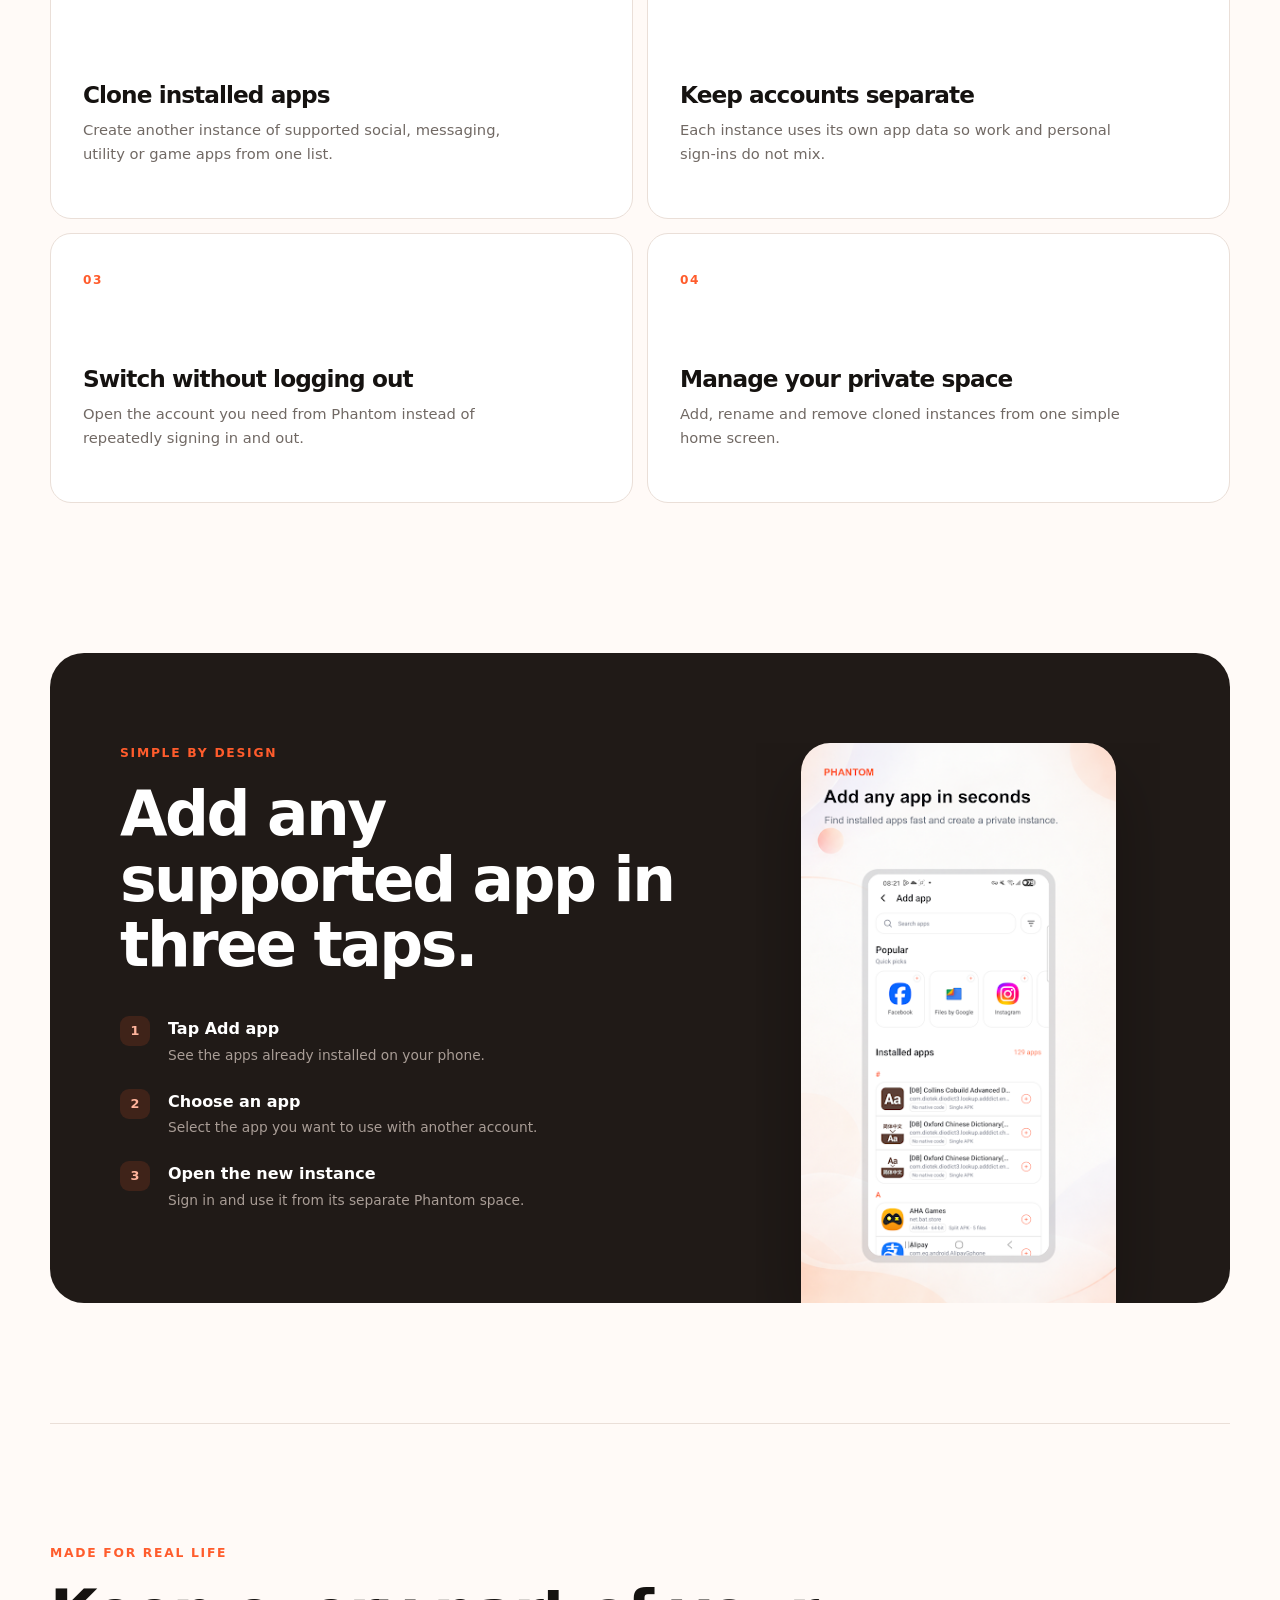
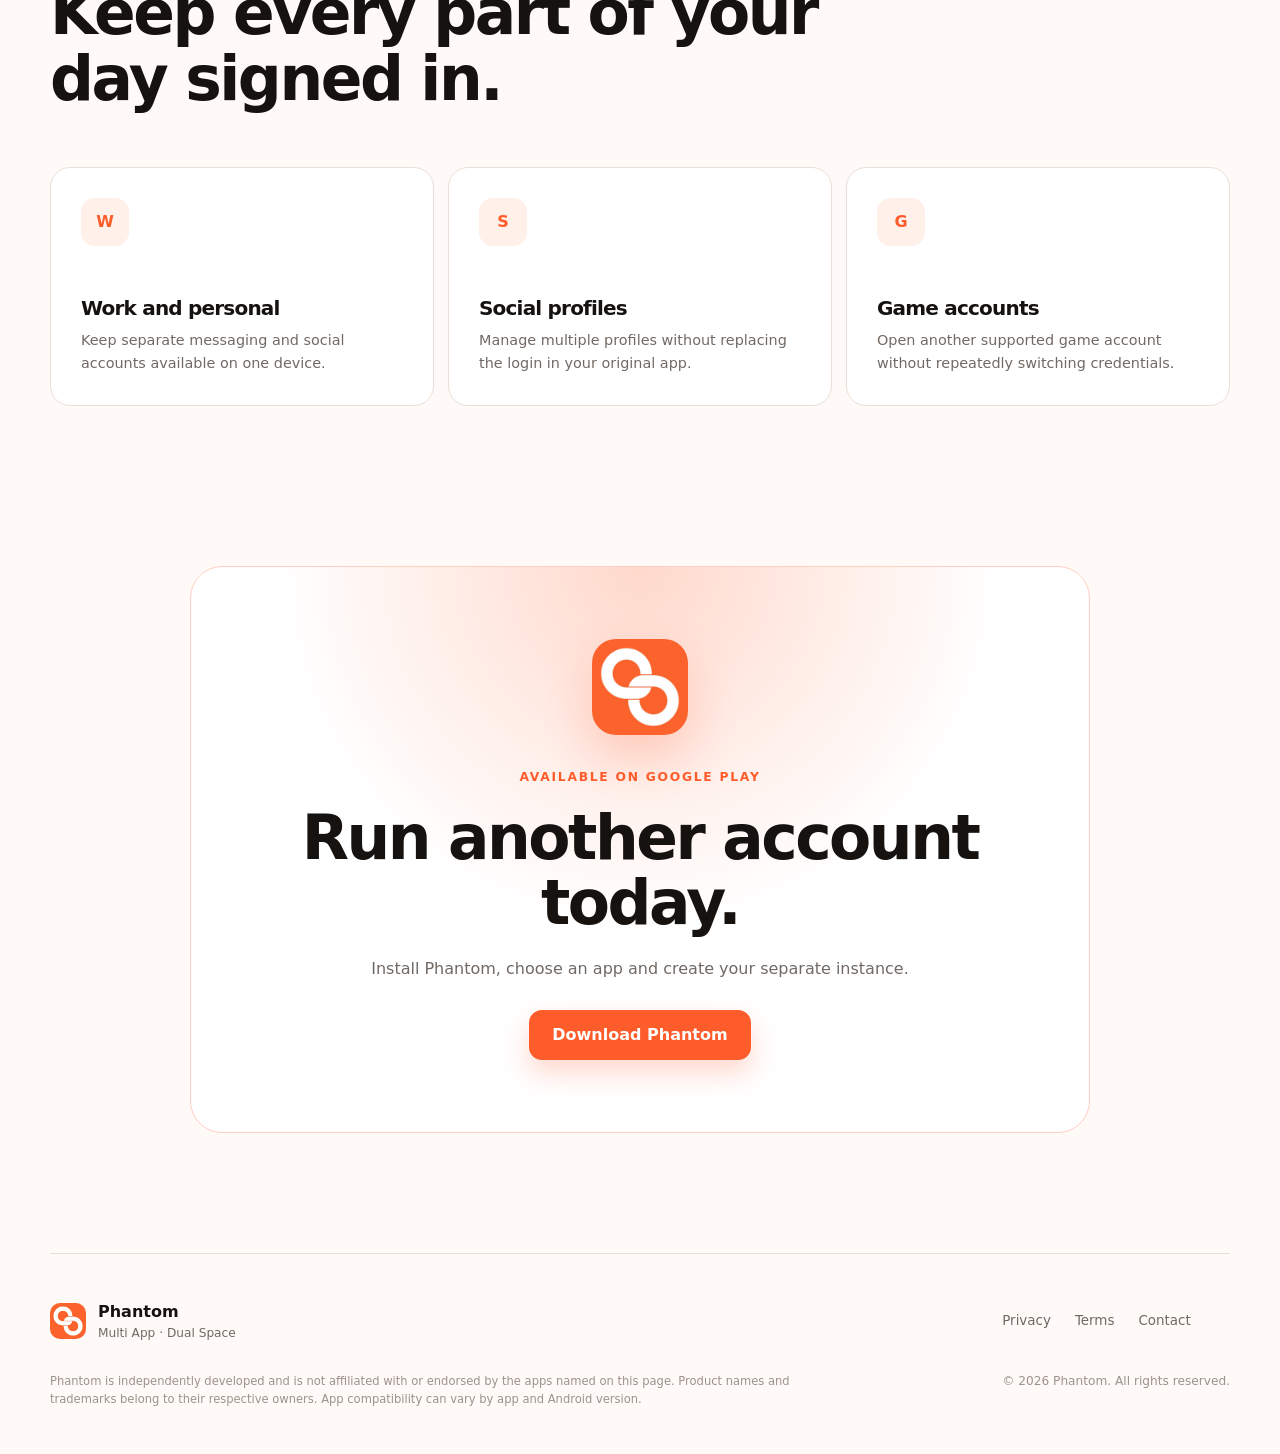
==== commit e3f78a5b: "Remove related products from Phantom site" ====
--- a/index.html
+++ b/index.html
@@ -19,7 +19,6 @@
     <nav aria-label="Main navigation">
       <a href="#features">Features</a>
       <a href="#how">How it works</a>
-      <a href="#more-apps">More apps</a>
     </nav>
     <a class="button button-small" href="https://play.google.com/store/apps/details?id=com.multiapp.morespace.app">Get Phantom</a>
   </header>
@@ -118,25 +117,6 @@
       </div>
     </section>
 
-    <section class="section more-apps" id="more-apps">
-      <div class="apps-heading">
-        <div><p class="eyebrow">More from Beason Apps</p><h2>Useful tools for everyday moments.</h2></div>
-        <div><p>Explore our other Android apps for WhatsApp Web and practical PDF work.</p></div>
-      </div>
-      <div class="app-grid">
-        <article class="app-card app-browser">
-          <img src="assets/sibrowser-icon.png" alt="SiBrowser app icon" width="68" height="68" loading="lazy">
-          <div><h3>SiBrowser</h3><p>Use WhatsApp Web with up to five isolated account spaces, plus practical browser tools.</p></div>
-          <a href="https://browser.beasonapps.com/">Explore SiBrowser <span>↗</span></a>
-        </article>
-        <article class="app-card app-inkpdf">
-          <img src="assets/inkpdf.jpg" alt="InkPDF app icon" width="68" height="68" loading="lazy">
-          <div><h3>InkPDF</h3><p>Write, highlight, annotate and sign PDF documents with natural handwriting.</p></div>
-          <a href="https://play.google.com/store/apps/details?id=com.xhstudio.pdftool">View on Google Play <span>↗</span></a>
-        </article>
-      </div>
-    </section>
-
     <section class="download-section">
       <div class="download-inner">
         <img src="assets/phantom-icon.png" alt="Phantom app icon" width="96" height="96" loading="lazy">
--- a/styles.css
+++ b/styles.css
@@ -73,21 +73,6 @@
 .account-icon { width:48px; height:48px; display:grid; place-items:center; border-radius:14px; background:var(--peach); color:var(--orange); font-weight:850; }
 .account-grid h3 { margin:52px 0 10px; font-size:1.25rem; }
 .account-grid p { margin:0; color:var(--muted); font-size:.9rem; }
-.more-apps { padding-top:60px; }
-.apps-heading { display:grid; grid-template-columns:1fr minmax(320px,.62fr); align-items:end; gap:54px; }
-.apps-heading h2 { margin:0; max-width:660px; font-size:clamp(2.25rem,4.5vw,4.2rem); }
-.apps-heading > div:last-child > p { margin:0; color:var(--muted); font-size:1rem; line-height:1.75; }
-.app-grid { margin-top:48px; display:grid; grid-template-columns:repeat(2,1fr); gap:18px; }
-.app-card { min-height:330px; padding:26px; display:flex; flex-direction:column; align-items:flex-start; position:relative; overflow:hidden; border:1px solid var(--line); border-radius:28px; background:radial-gradient(circle at 92% 4%,rgba(255,92,44,.08),transparent 12rem),#fff; box-shadow:inset 0 1px rgba(255,255,255,.6); transition:transform .18s ease,border-color .18s ease,box-shadow .18s ease; }
-.app-card:hover { transform:translateY(-4px); border-color:#dcc9be; box-shadow:0 18px 42px rgba(72,45,31,.08); }
-.app-card > img { width:68px; height:68px; object-fit:cover; border-radius:19px; box-shadow:0 16px 34px rgba(67,38,23,.14); }
-.app-card > div { margin-top:34px; }
-.app-card h3 { margin:0; font-size:1.45rem; }
-.app-card p { margin:13px 0 0; color:var(--muted); font-size:.92rem; line-height:1.65; }
-.app-card > a { width:100%; min-height:44px; margin-top:auto; padding-top:22px; display:flex; justify-content:space-between; align-items:center; gap:12px; color:#3c302a; text-decoration:none; font-size:.84rem; font-weight:720; }
-.app-card > a::before { content:""; height:1px; position:absolute; left:26px; right:26px; bottom:57px; background:var(--line); }
-.app-browser { background:radial-gradient(circle at 92% 4%,rgba(255,51,118,.13),transparent 13rem),linear-gradient(150deg,#fff7fa,#fff); }
-.app-inkpdf { background:radial-gradient(circle at 92% 4%,rgba(255,188,76,.16),transparent 13rem),linear-gradient(150deg,#fffaf0,#fff); }
 .download-section { padding:40px 20px 120px; }
 .download-inner { max-width:900px; margin:auto; padding:72px 45px; text-align:center; border:1px solid #ffd0c1; border-radius:32px; background:radial-gradient(circle at 50% 0,#ffd9cc,transparent 50%),#fff; }
 .download-inner > img { border-radius:24px; box-shadow:0 22px 50px rgba(255,92,44,.24); margin-bottom:25px; }
@@ -109,9 +94,6 @@
   .showcase-card { grid-template-columns:1fr; }
   .showcase-copy { padding-bottom:0; }
   .account-grid { grid-template-columns:1fr 1fr; }
-  .apps-heading { grid-template-columns:1fr; gap:22px; }
-  .app-grid { grid-template-columns:1fr; }
-  .app-card { min-height:270px; }
 }
 @media (max-width:680px) {
   .site-header { width:min(calc(100% - 28px),var(--max)); min-height:68px; }
@@ -140,11 +122,6 @@
   .showcase-card { padding:48px 24px 0; border-radius:26px; }
   .showcase-screen { height:500px; }
   .showcase-screen img { width:280px; }
-  .more-apps { padding-top:10px; }
-  .app-grid { margin-top:36px; }
-  .app-card { min-height:260px; padding:22px; }
-  .app-card > div { margin-top:26px; }
-  .app-card > a::before { left:22px; right:22px; }
   .download-section { padding:25px 16px 85px; }
   .download-inner { padding:52px 22px; }
   footer { grid-template-columns:1fr; }
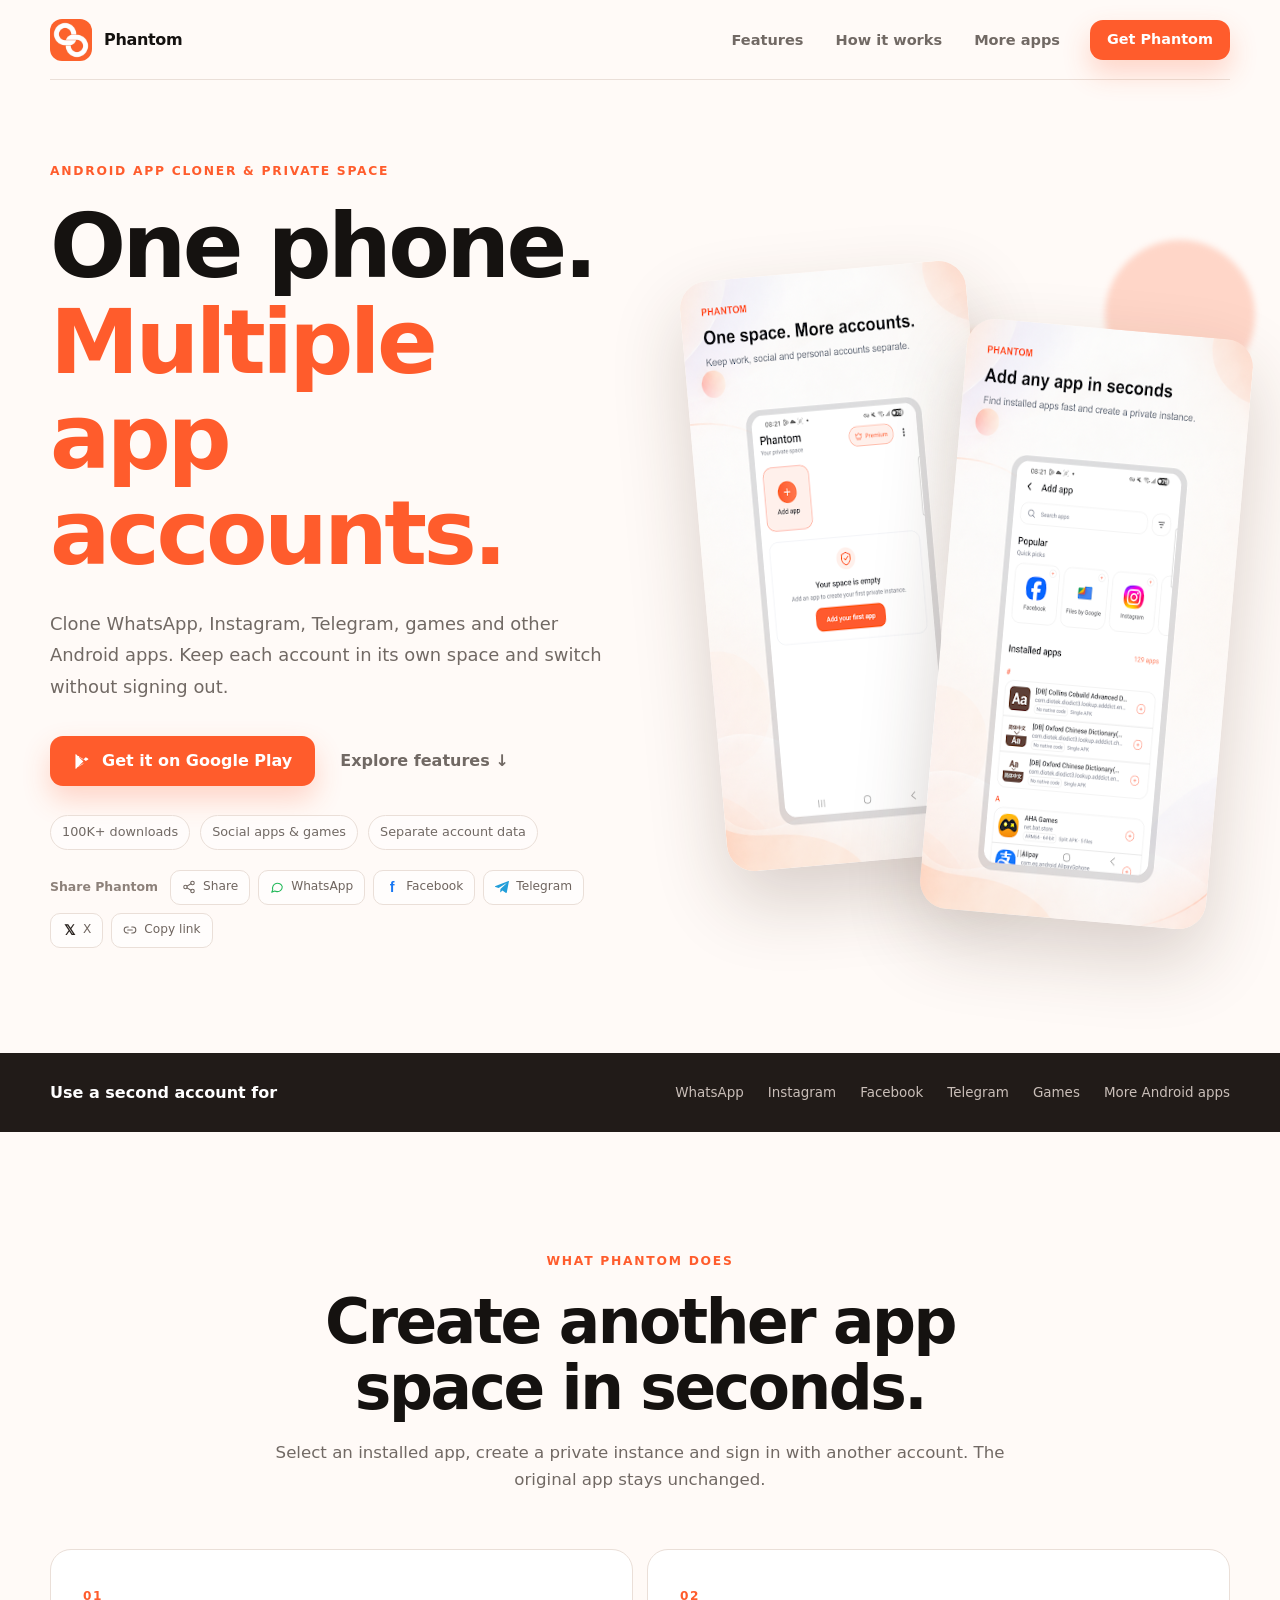
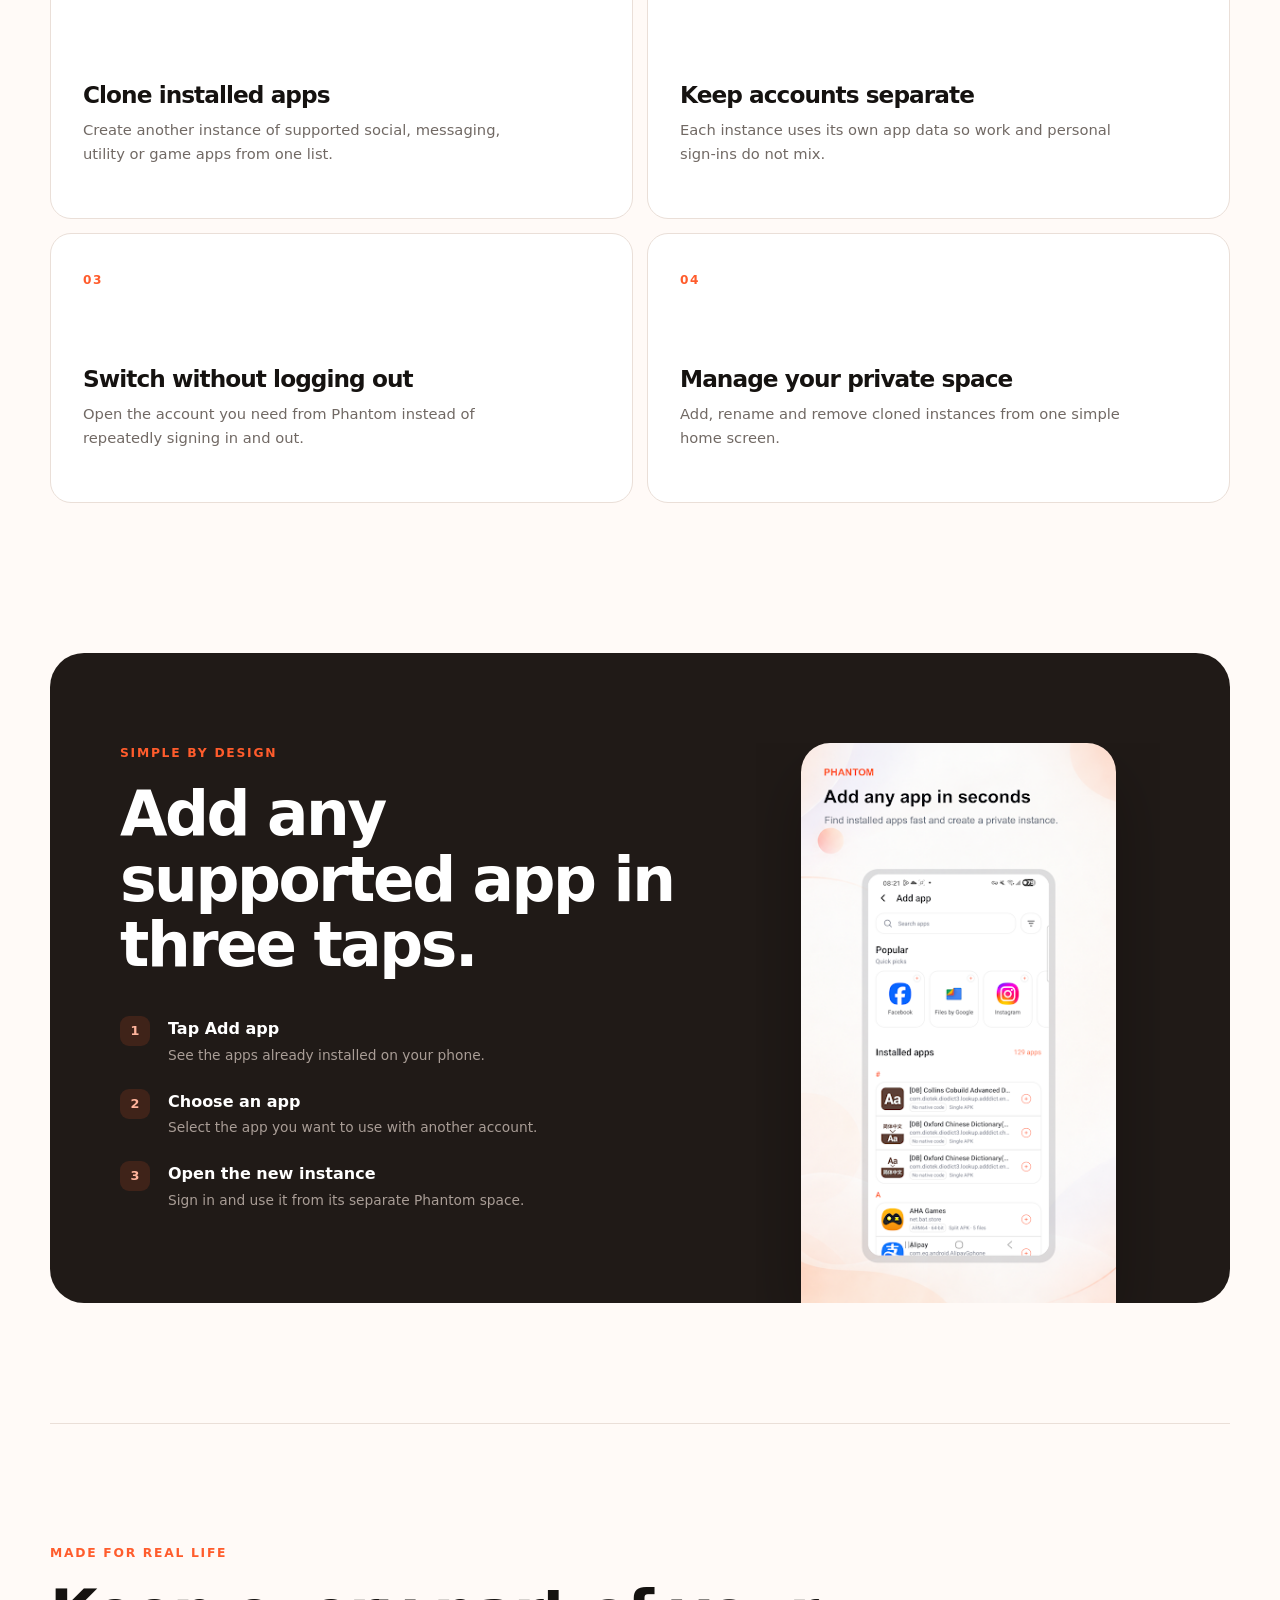
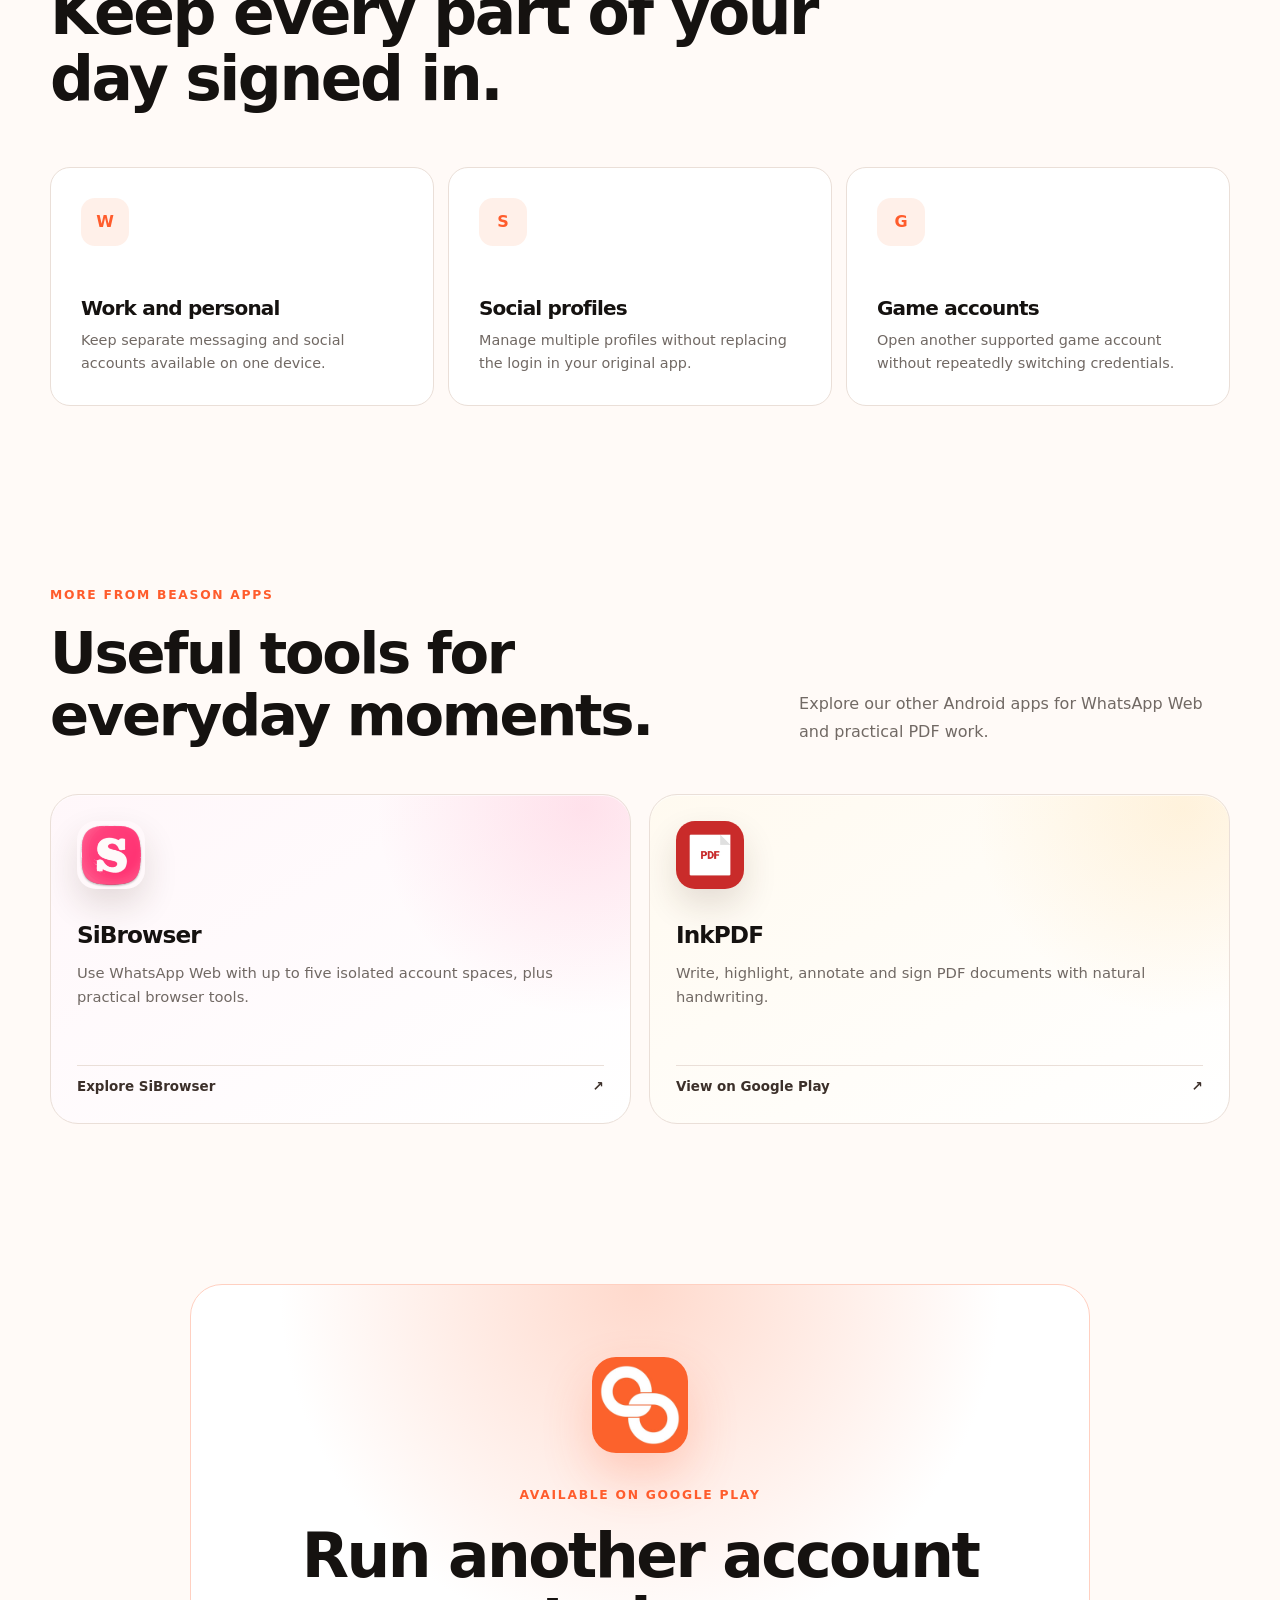
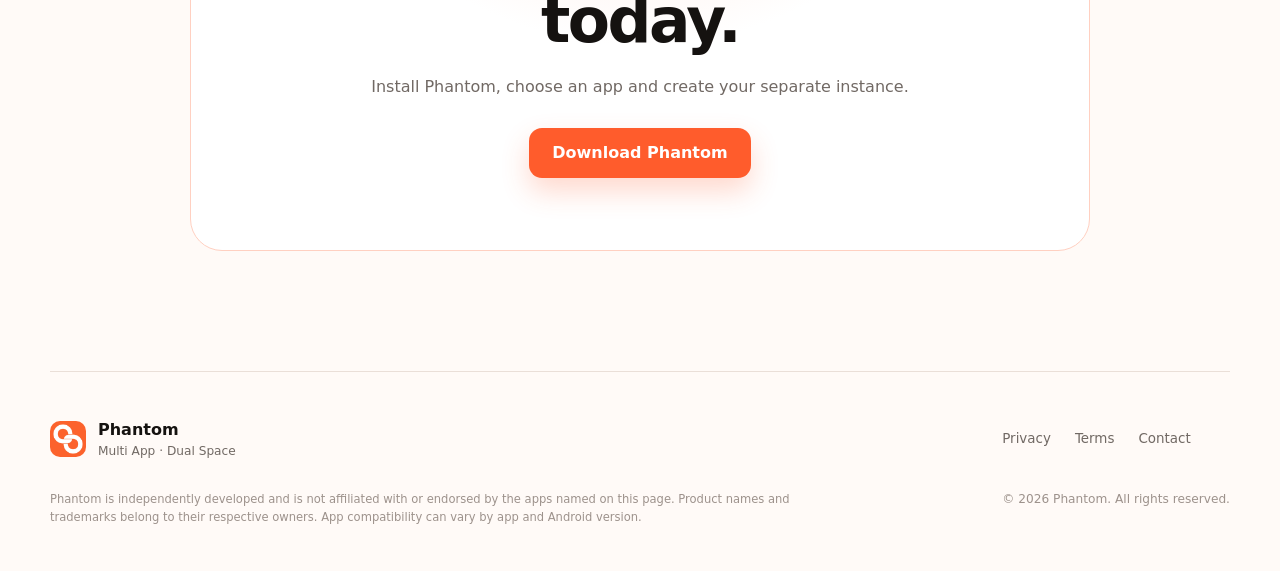
==== commit 6a43311a: "Restore related products without Moonwave" ====
--- a/index.html
+++ b/index.html
@@ -19,6 +19,7 @@
     <nav aria-label="Main navigation">
       <a href="#features">Features</a>
       <a href="#how">How it works</a>
+      <a href="#more-apps">More apps</a>
     </nav>
     <a class="button button-small" href="https://play.google.com/store/apps/details?id=com.multiapp.morespace.app">Get Phantom</a>
   </header>
@@ -114,6 +115,25 @@
         <article><span class="account-icon">W</span><h3>Work and personal</h3><p>Keep separate messaging and social accounts available on one device.</p></article>
         <article><span class="account-icon">S</span><h3>Social profiles</h3><p>Manage multiple profiles without replacing the login in your original app.</p></article>
         <article><span class="account-icon">G</span><h3>Game accounts</h3><p>Open another supported game account without repeatedly switching credentials.</p></article>
+      </div>
+    </section>
+
+    <section class="section more-apps" id="more-apps">
+      <div class="apps-heading">
+        <div><p class="eyebrow">More from Beason Apps</p><h2>Useful tools for everyday moments.</h2></div>
+        <div><p>Explore our other Android apps for WhatsApp Web and practical PDF work.</p></div>
+      </div>
+      <div class="app-grid">
+        <article class="app-card app-browser">
+          <img src="assets/sibrowser-icon.png" alt="SiBrowser app icon" width="68" height="68" loading="lazy">
+          <div><h3>SiBrowser</h3><p>Use WhatsApp Web with up to five isolated account spaces, plus practical browser tools.</p></div>
+          <a href="https://browser.beasonapps.com/">Explore SiBrowser <span>↗</span></a>
+        </article>
+        <article class="app-card app-inkpdf">
+          <img src="assets/inkpdf.jpg" alt="InkPDF app icon" width="68" height="68" loading="lazy">
+          <div><h3>InkPDF</h3><p>Write, highlight, annotate and sign PDF documents with natural handwriting.</p></div>
+          <a href="https://play.google.com/store/apps/details?id=com.xhstudio.pdftool">View on Google Play <span>↗</span></a>
+        </article>
       </div>
     </section>
 
--- a/styles.css
+++ b/styles.css
@@ -73,6 +73,21 @@
 .account-icon { width:48px; height:48px; display:grid; place-items:center; border-radius:14px; background:var(--peach); color:var(--orange); font-weight:850; }
 .account-grid h3 { margin:52px 0 10px; font-size:1.25rem; }
 .account-grid p { margin:0; color:var(--muted); font-size:.9rem; }
+.more-apps { padding-top:60px; }
+.apps-heading { display:grid; grid-template-columns:1fr minmax(320px,.62fr); align-items:end; gap:54px; }
+.apps-heading h2 { margin:0; max-width:660px; font-size:clamp(2.25rem,4.5vw,4.2rem); }
+.apps-heading > div:last-child > p { margin:0; color:var(--muted); font-size:1rem; line-height:1.75; }
+.app-grid { margin-top:48px; display:grid; grid-template-columns:repeat(2,1fr); gap:18px; }
+.app-card { min-height:330px; padding:26px; display:flex; flex-direction:column; align-items:flex-start; position:relative; overflow:hidden; border:1px solid var(--line); border-radius:28px; background:radial-gradient(circle at 92% 4%,rgba(255,92,44,.08),transparent 12rem),#fff; box-shadow:inset 0 1px rgba(255,255,255,.6); transition:transform .18s ease,border-color .18s ease,box-shadow .18s ease; }
+.app-card:hover { transform:translateY(-4px); border-color:#dcc9be; box-shadow:0 18px 42px rgba(72,45,31,.08); }
+.app-card > img { width:68px; height:68px; object-fit:cover; border-radius:19px; box-shadow:0 16px 34px rgba(67,38,23,.14); }
+.app-card > div { margin-top:34px; }
+.app-card h3 { margin:0; font-size:1.45rem; }
+.app-card p { margin:13px 0 0; color:var(--muted); font-size:.92rem; line-height:1.65; }
+.app-card > a { width:100%; min-height:44px; margin-top:auto; padding-top:22px; display:flex; justify-content:space-between; align-items:center; gap:12px; color:#3c302a; text-decoration:none; font-size:.84rem; font-weight:720; }
+.app-card > a::before { content:""; height:1px; position:absolute; left:26px; right:26px; bottom:57px; background:var(--line); }
+.app-browser { background:radial-gradient(circle at 92% 4%,rgba(255,51,118,.13),transparent 13rem),linear-gradient(150deg,#fff7fa,#fff); }
+.app-inkpdf { background:radial-gradient(circle at 92% 4%,rgba(255,188,76,.16),transparent 13rem),linear-gradient(150deg,#fffaf0,#fff); }
 .download-section { padding:40px 20px 120px; }
 .download-inner { max-width:900px; margin:auto; padding:72px 45px; text-align:center; border:1px solid #ffd0c1; border-radius:32px; background:radial-gradient(circle at 50% 0,#ffd9cc,transparent 50%),#fff; }
 .download-inner > img { border-radius:24px; box-shadow:0 22px 50px rgba(255,92,44,.24); margin-bottom:25px; }
@@ -94,6 +109,9 @@
   .showcase-card { grid-template-columns:1fr; }
   .showcase-copy { padding-bottom:0; }
   .account-grid { grid-template-columns:1fr 1fr; }
+  .apps-heading { grid-template-columns:1fr; gap:22px; }
+  .app-grid { grid-template-columns:1fr; }
+  .app-card { min-height:270px; }
 }
 @media (max-width:680px) {
   .site-header { width:min(calc(100% - 28px),var(--max)); min-height:68px; }
@@ -122,6 +140,11 @@
   .showcase-card { padding:48px 24px 0; border-radius:26px; }
   .showcase-screen { height:500px; }
   .showcase-screen img { width:280px; }
+  .more-apps { padding-top:10px; }
+  .app-grid { margin-top:36px; }
+  .app-card { min-height:260px; padding:22px; }
+  .app-card > div { margin-top:26px; }
+  .app-card > a::before { left:22px; right:22px; }
   .download-section { padding:25px 16px 85px; }
   .download-inner { padding:52px 22px; }
   footer { grid-template-columns:1fr; }
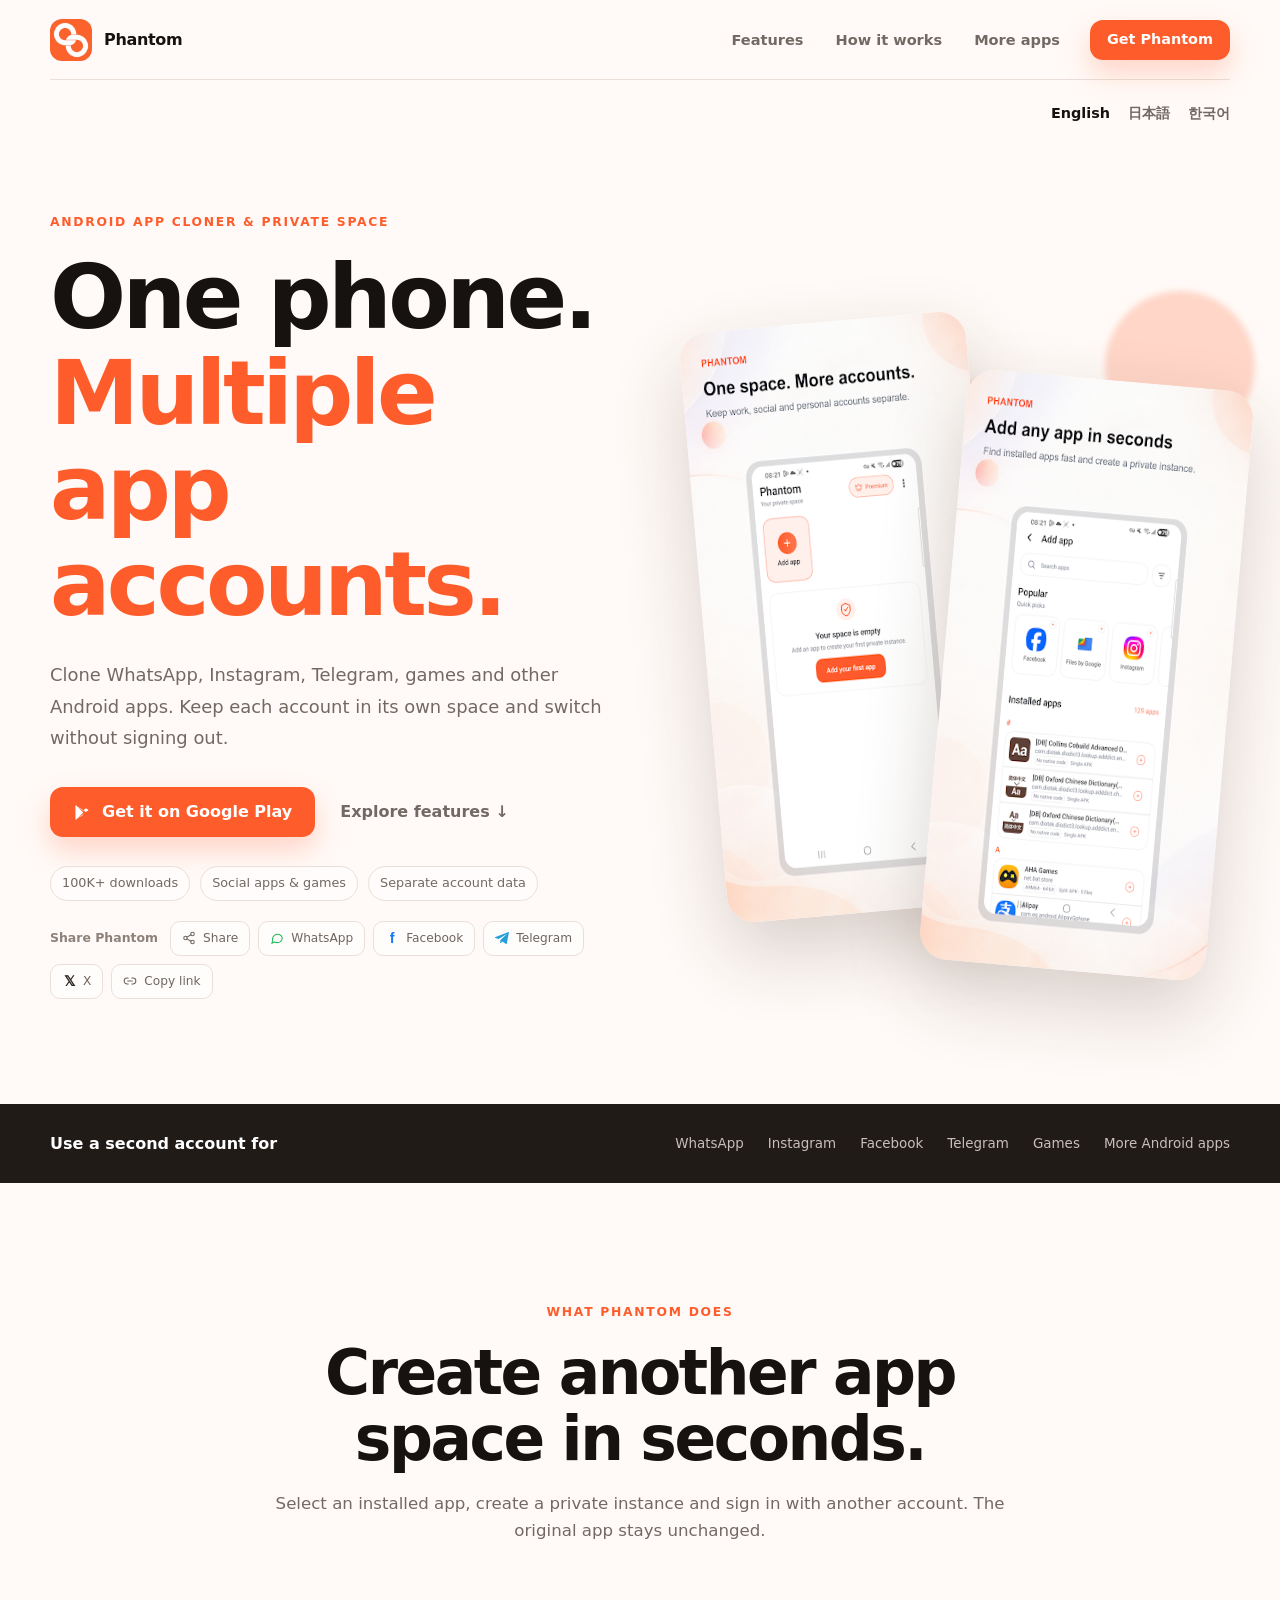
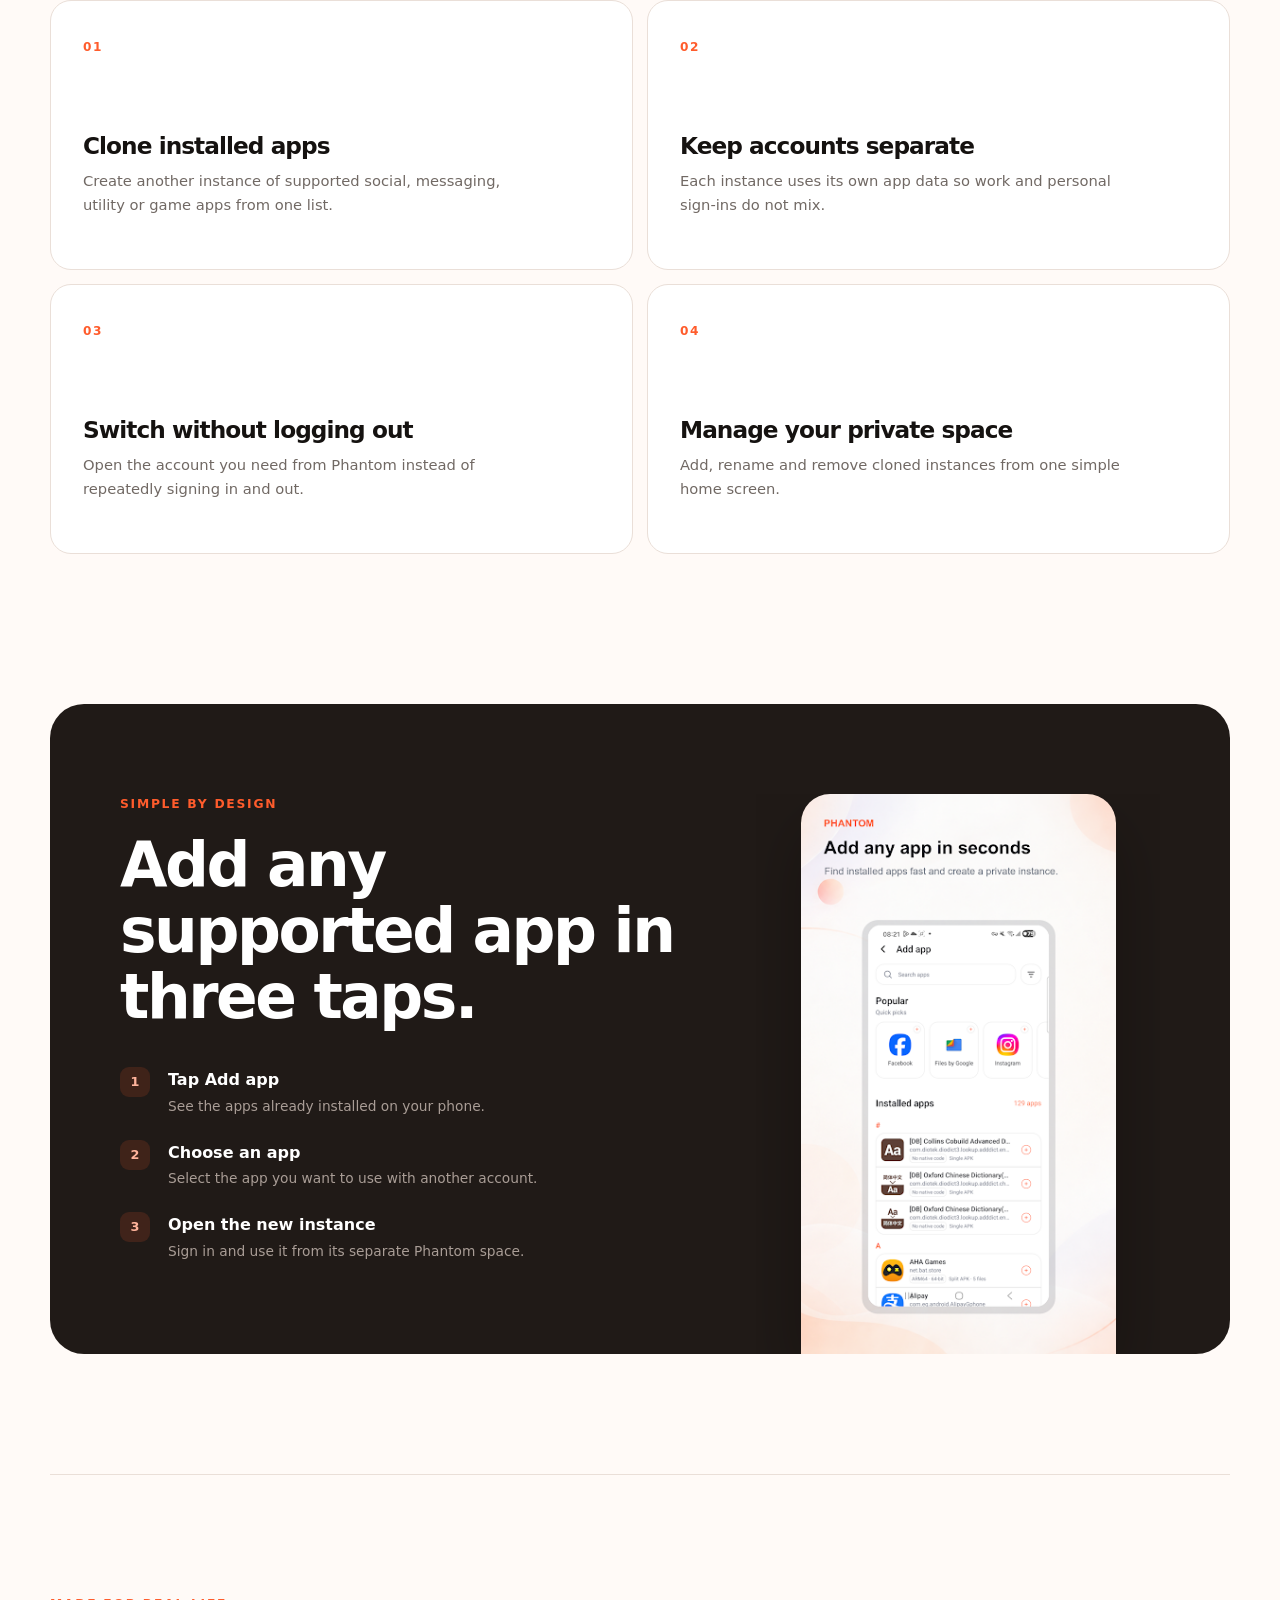
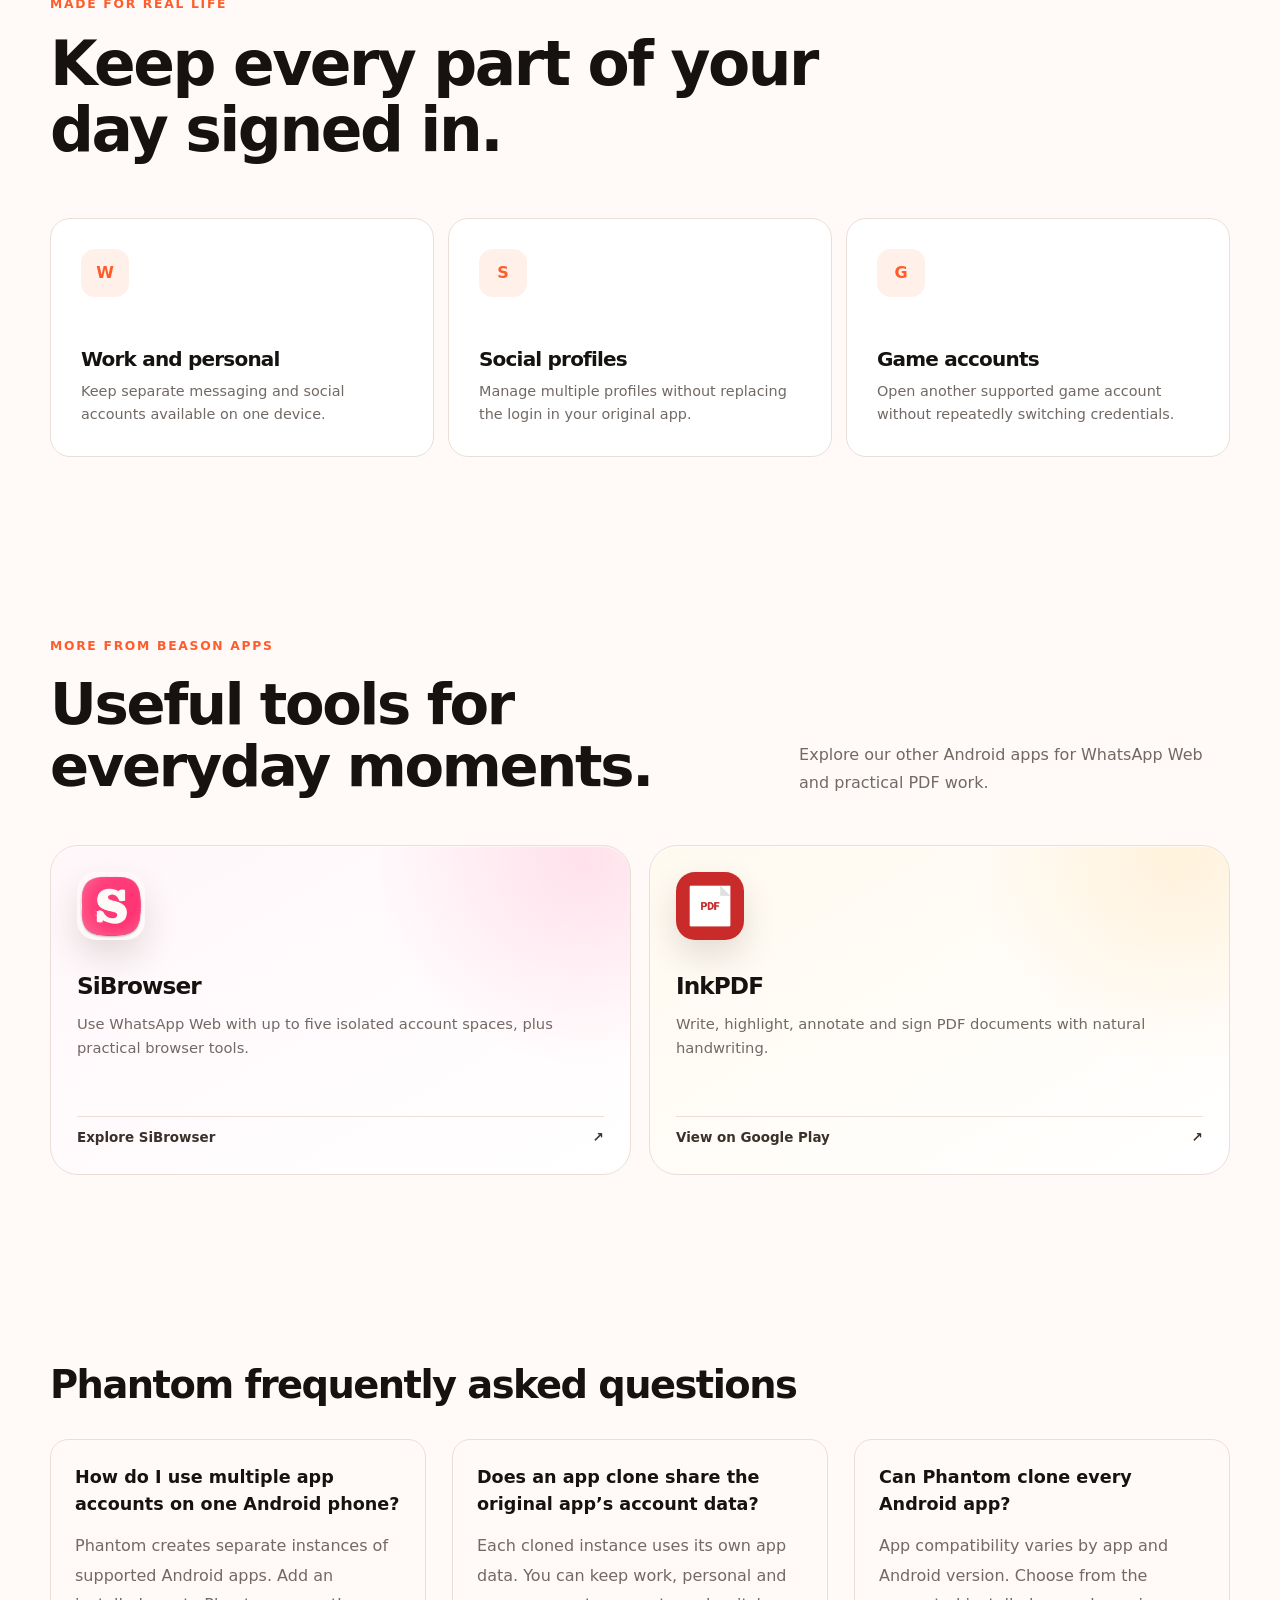
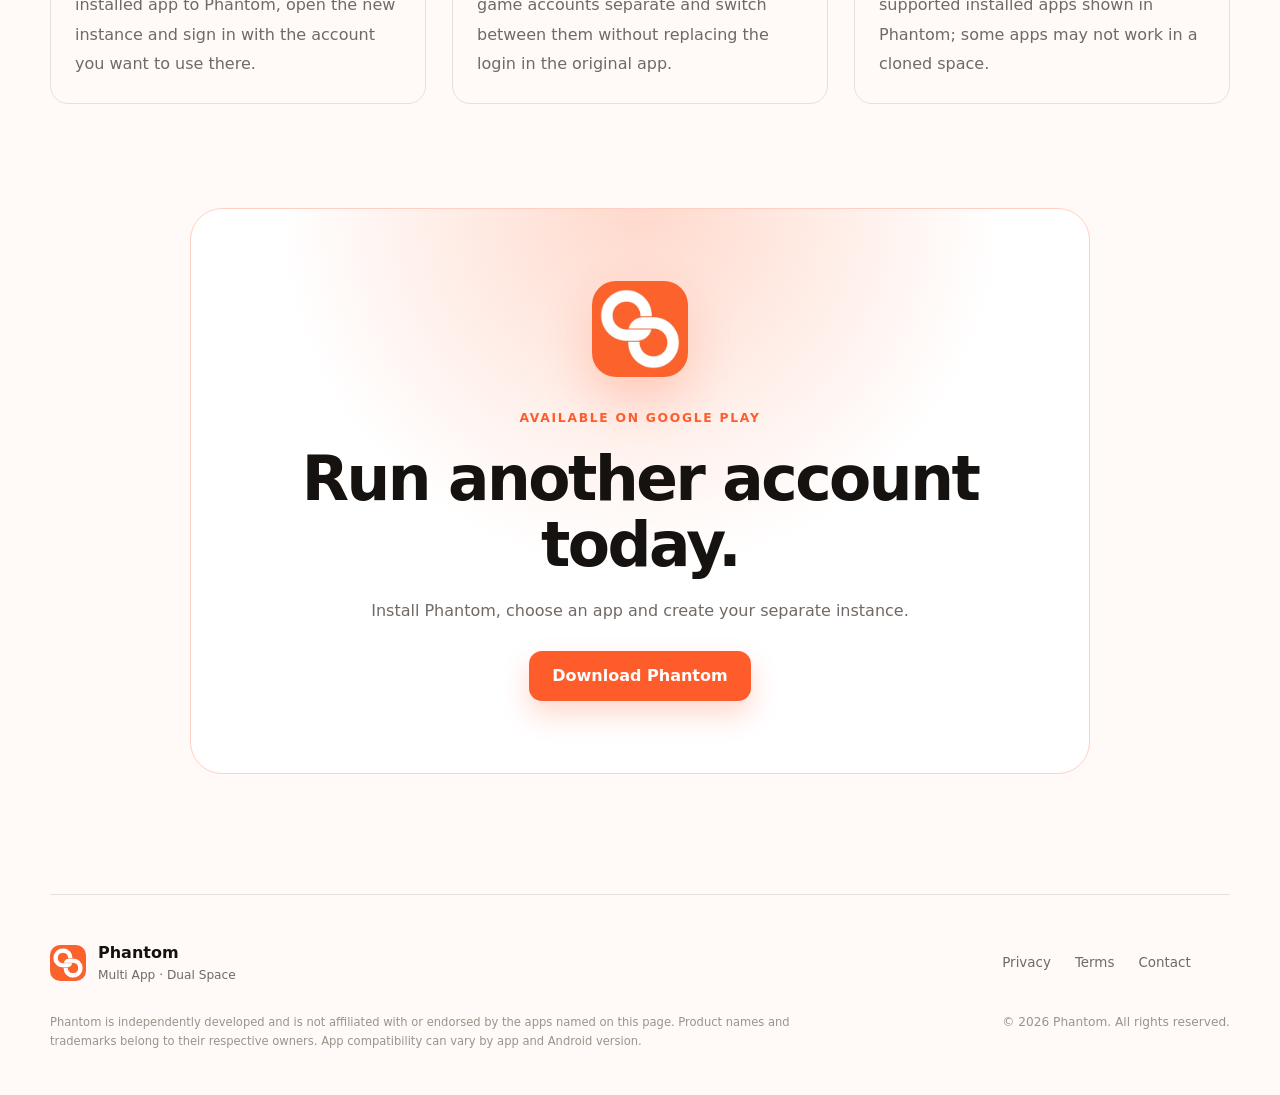
==== commit 412835d5: "Add Japanese and Korean SEO pages and app cloning FAQs" ====
--- a/index.html
+++ b/index.html
@@ -5,10 +5,25 @@
   <meta name="viewport" content="width=device-width, initial-scale=1">
   <meta name="theme-color" content="#fff8f4">
   <meta name="description" content="Phantom lets you clone Android apps and run multiple accounts on one phone. Keep work, personal, social and game accounts in separate spaces.">
-  <title>Phantom — Run multiple app accounts on one Android phone</title>
+  <title>Phantom — Android App Cloner &amp; Multiple Accounts</title>
   <link rel="canonical" href="https://phantom.beasonapps.com/">
   <link rel="icon" href="assets/phantom-icon.png">
   <link rel="stylesheet" href="styles.css">
+  <meta name="google-site-verification" content="41HKHgcfSNTR_3KIPk5q61VU8ddP1qsQAZpe2ZmRMJI">
+  <meta property="og:type" content="website">
+  <meta property="og:site_name" content="Phantom">
+  <meta property="og:title" content="Phantom — Android App Cloner &amp; Multiple Accounts">
+  <meta property="og:description" content="Phantom lets you clone Android apps and run multiple accounts on one phone. Keep work, personal, social and game accounts in separate spaces.">
+  <meta property="og:url" content="https://phantom.beasonapps.com/">
+  <meta property="og:image" content="https://phantom.beasonapps.com/assets/phantom-icon.png">
+  <meta name="twitter:card" content="summary">
+  <meta name="twitter:title" content="Phantom — Android App Cloner &amp; Multiple Accounts">
+  <meta name="twitter:description" content="Phantom lets you clone Android apps and run multiple accounts on one phone. Keep work, personal, social and game accounts in separate spaces.">
+  <meta name="twitter:image" content="https://phantom.beasonapps.com/assets/phantom-icon.png">
+  <link rel="alternate" hreflang="en" href="https://phantom.beasonapps.com/">
+  <link rel="alternate" hreflang="ja" href="https://phantom.beasonapps.com/ja/">
+  <link rel="alternate" hreflang="ko" href="https://phantom.beasonapps.com/ko/">
+  <link rel="alternate" hreflang="x-default" href="https://phantom.beasonapps.com/">
 </head>
 <body>
   <header class="site-header">
@@ -24,6 +39,7 @@
     <a class="button button-small" href="https://play.google.com/store/apps/details?id=com.multiapp.morespace.app">Get Phantom</a>
   </header>
 
+  <nav class="language-links" aria-label="Language"><a href="/" lang="en" hreflang="en" aria-current="page">English</a><a href="/ja/" lang="ja" hreflang="ja">日本語</a><a href="/ko/" lang="ko" hreflang="ko">한국어</a></nav>
   <main id="top">
     <section class="hero">
       <div class="hero-copy">
@@ -137,6 +153,7 @@
       </div>
     </section>
 
+<section class="seo-section" id="faq" aria-labelledby="faq-title"><h2 id="faq-title">Phantom frequently asked questions</h2><div class="seo-grid "><article><h3>How do I use multiple app accounts on one Android phone?</h3><p>Phantom creates separate instances of supported Android apps. Add an installed app to Phantom, open the new instance and sign in with the account you want to use there.</p></article><article><h3>Does an app clone share the original app’s account data?</h3><p>Each cloned instance uses its own app data. You can keep work, personal and game accounts separate and switch between them without replacing the login in the original app.</p></article><article><h3>Can Phantom clone every Android app?</h3><p>App compatibility varies by app and Android version. Choose from the supported installed apps shown in Phantom; some apps may not work in a cloned space.</p></article></div></section>
     <section class="download-section">
       <div class="download-inner">
         <img src="assets/phantom-icon.png" alt="Phantom app icon" width="96" height="96" loading="lazy">
--- a/styles.css
+++ b/styles.css
@@ -152,3 +152,22 @@
   .copyright { text-align:left; }
 }
 @media (prefers-reduced-motion:reduce) { html { scroll-behavior:auto; } *,*::before,*::after { transition-duration:.01ms!important; } }
+
+/* Localized landing pages and keyword FAQs. */
+.language-links { width:min(calc(100% - 40px),var(--max)); margin:16px auto 0; display:flex; justify-content:flex-end; flex-wrap:wrap; gap:8px 18px; }
+.language-links a { color:var(--muted); font-size:.9rem; text-underline-offset:5px; padding:6px 0; }
+.language-links a[aria-current="page"] { font-weight:800; color:inherit; }
+.seo-section { width:min(calc(100% - 40px),var(--max)); margin:0 auto; padding:64px 0; }
+.seo-section h2 { font-size:clamp(1.6rem,3vw,2.5rem); line-height:1.35; margin-bottom:28px; }
+.seo-grid { display:grid; grid-template-columns:repeat(3,minmax(0,1fr)); gap:26px; }
+.seo-grid article { padding:24px; border:1px solid var(--line); border-radius:18px; }
+.seo-grid h3 { font-size:1.1rem; line-height:1.5; letter-spacing:normal; margin:0 0 14px; }
+.seo-grid p { color:var(--muted); margin:0; line-height:1.85; }
+.localized h1 { font-size:clamp(2.3rem,4.5vw,4.2rem); line-height:1.35; letter-spacing:normal; }
+.localized h2,.localized h3 { letter-spacing:normal; }
+.localized .eyebrow { letter-spacing:.04em; }
+.localized .hero { min-height:auto; padding:64px 0; gap:48px; }
+.localized .locale-shot { display:block; width:min(100%,290px); height:auto; margin:auto; border-radius:24px; box-shadow:0 20px 50px rgba(0,0,0,.18); }
+.localized:lang(ko) { word-break:keep-all; overflow-wrap:anywhere; }
+.localized .feature-copy { grid-template-columns:repeat(2,minmax(0,1fr)); }
+@media(max-width:760px) { .seo-grid,.localized .feature-copy { grid-template-columns:1fr; } .seo-section { padding:44px 0; } .localized .hero { grid-template-columns:1fr; } }
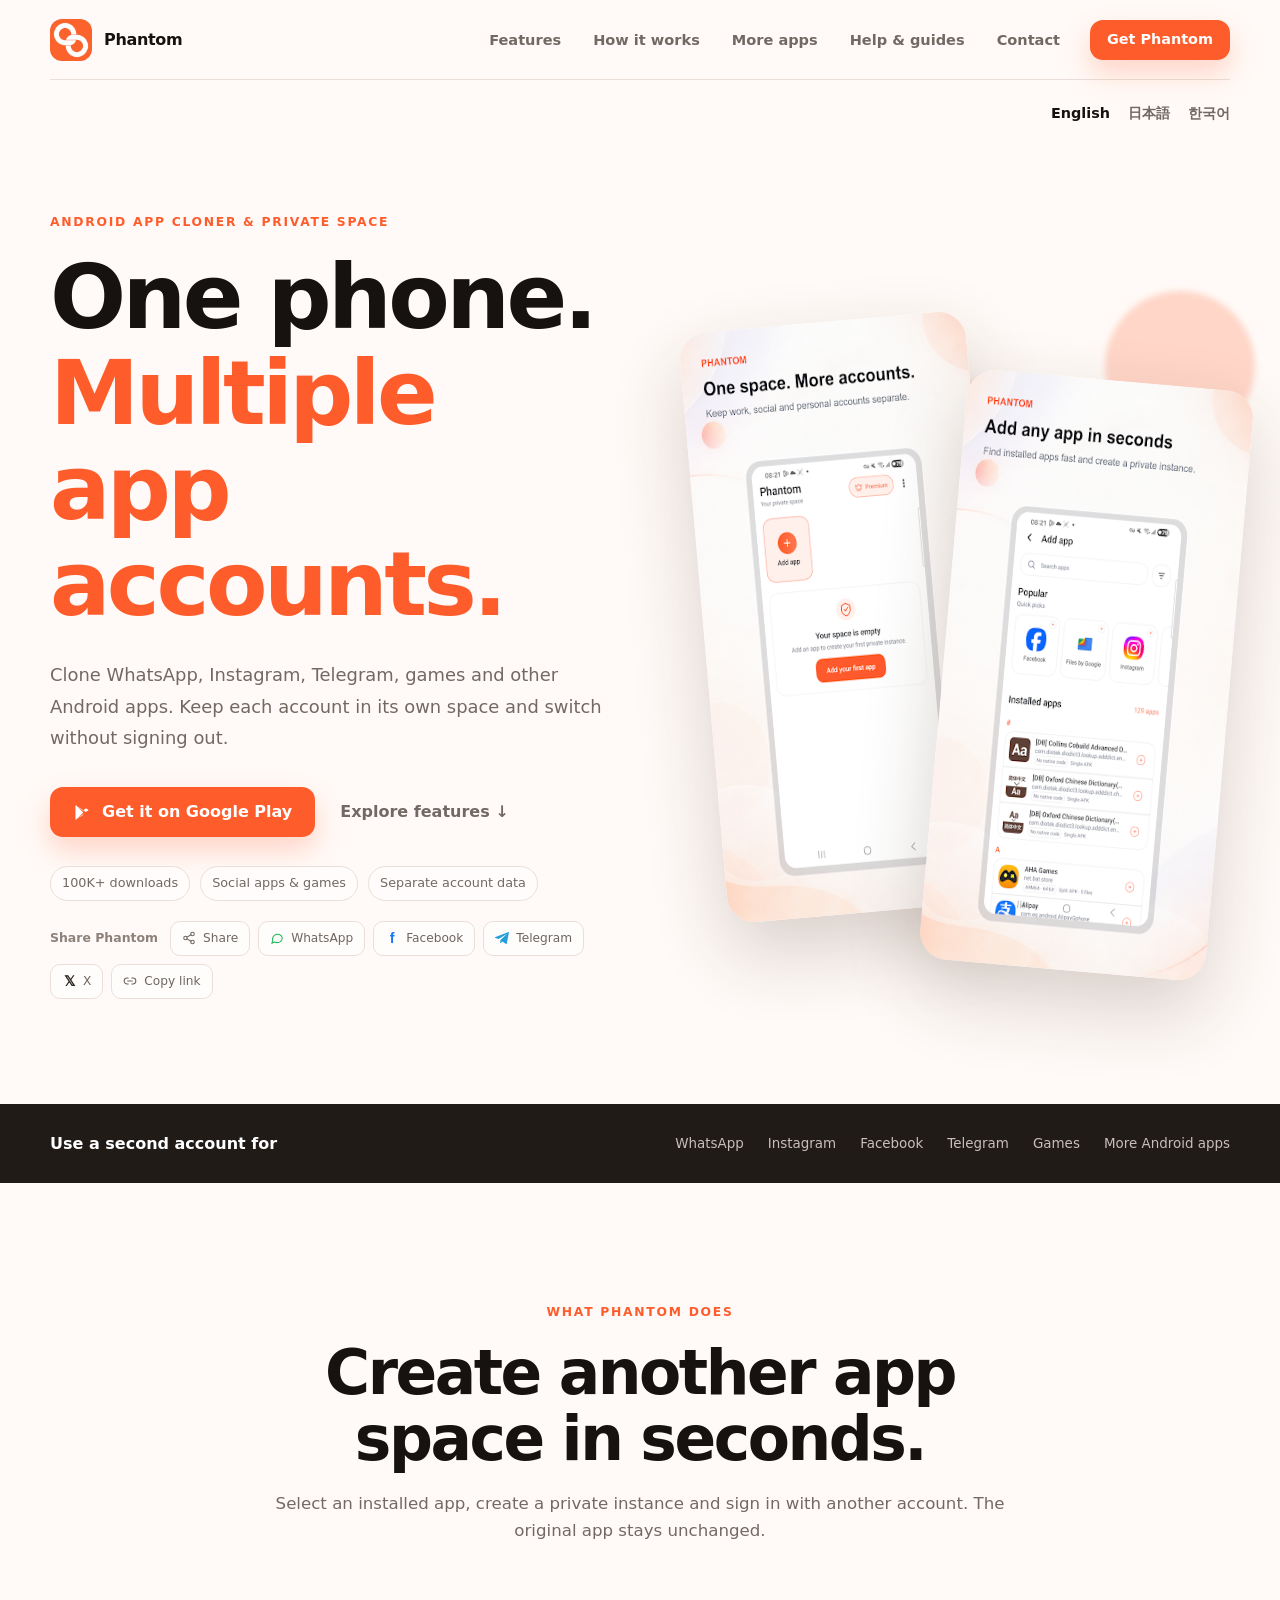
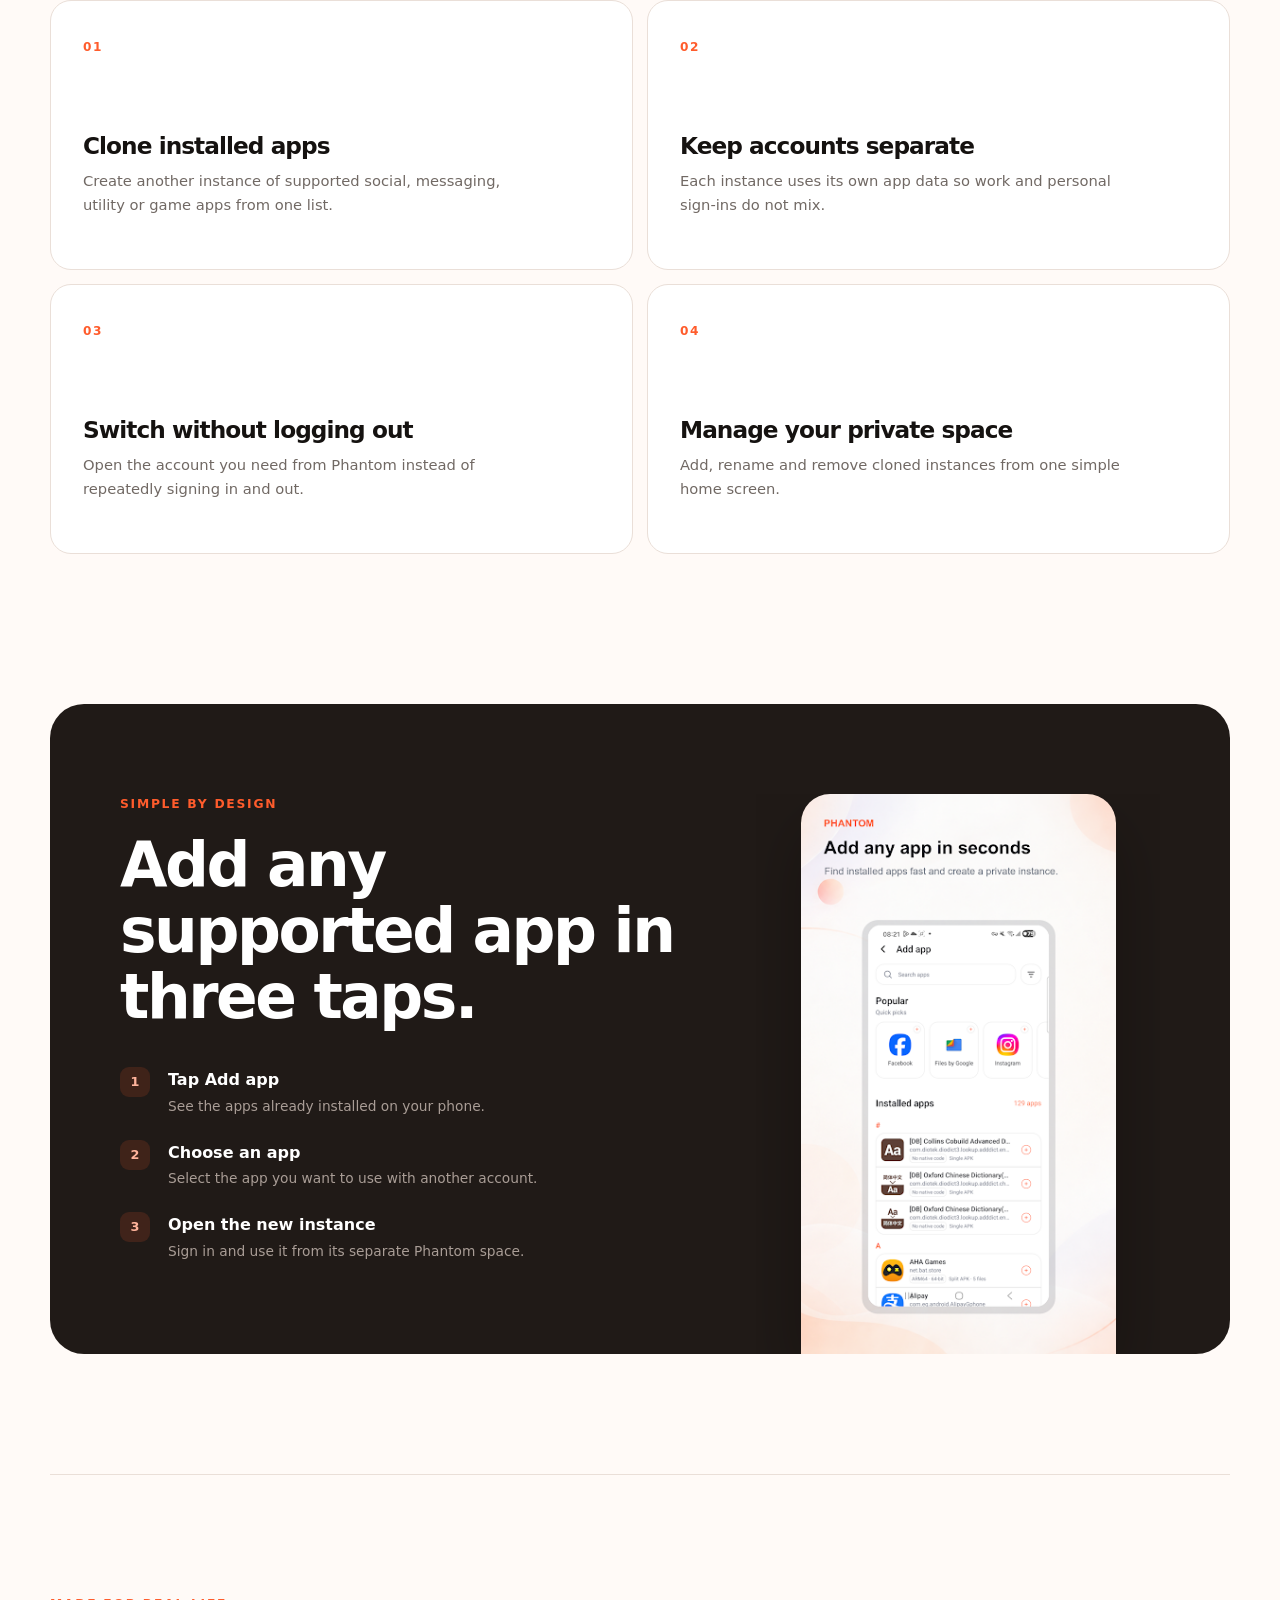
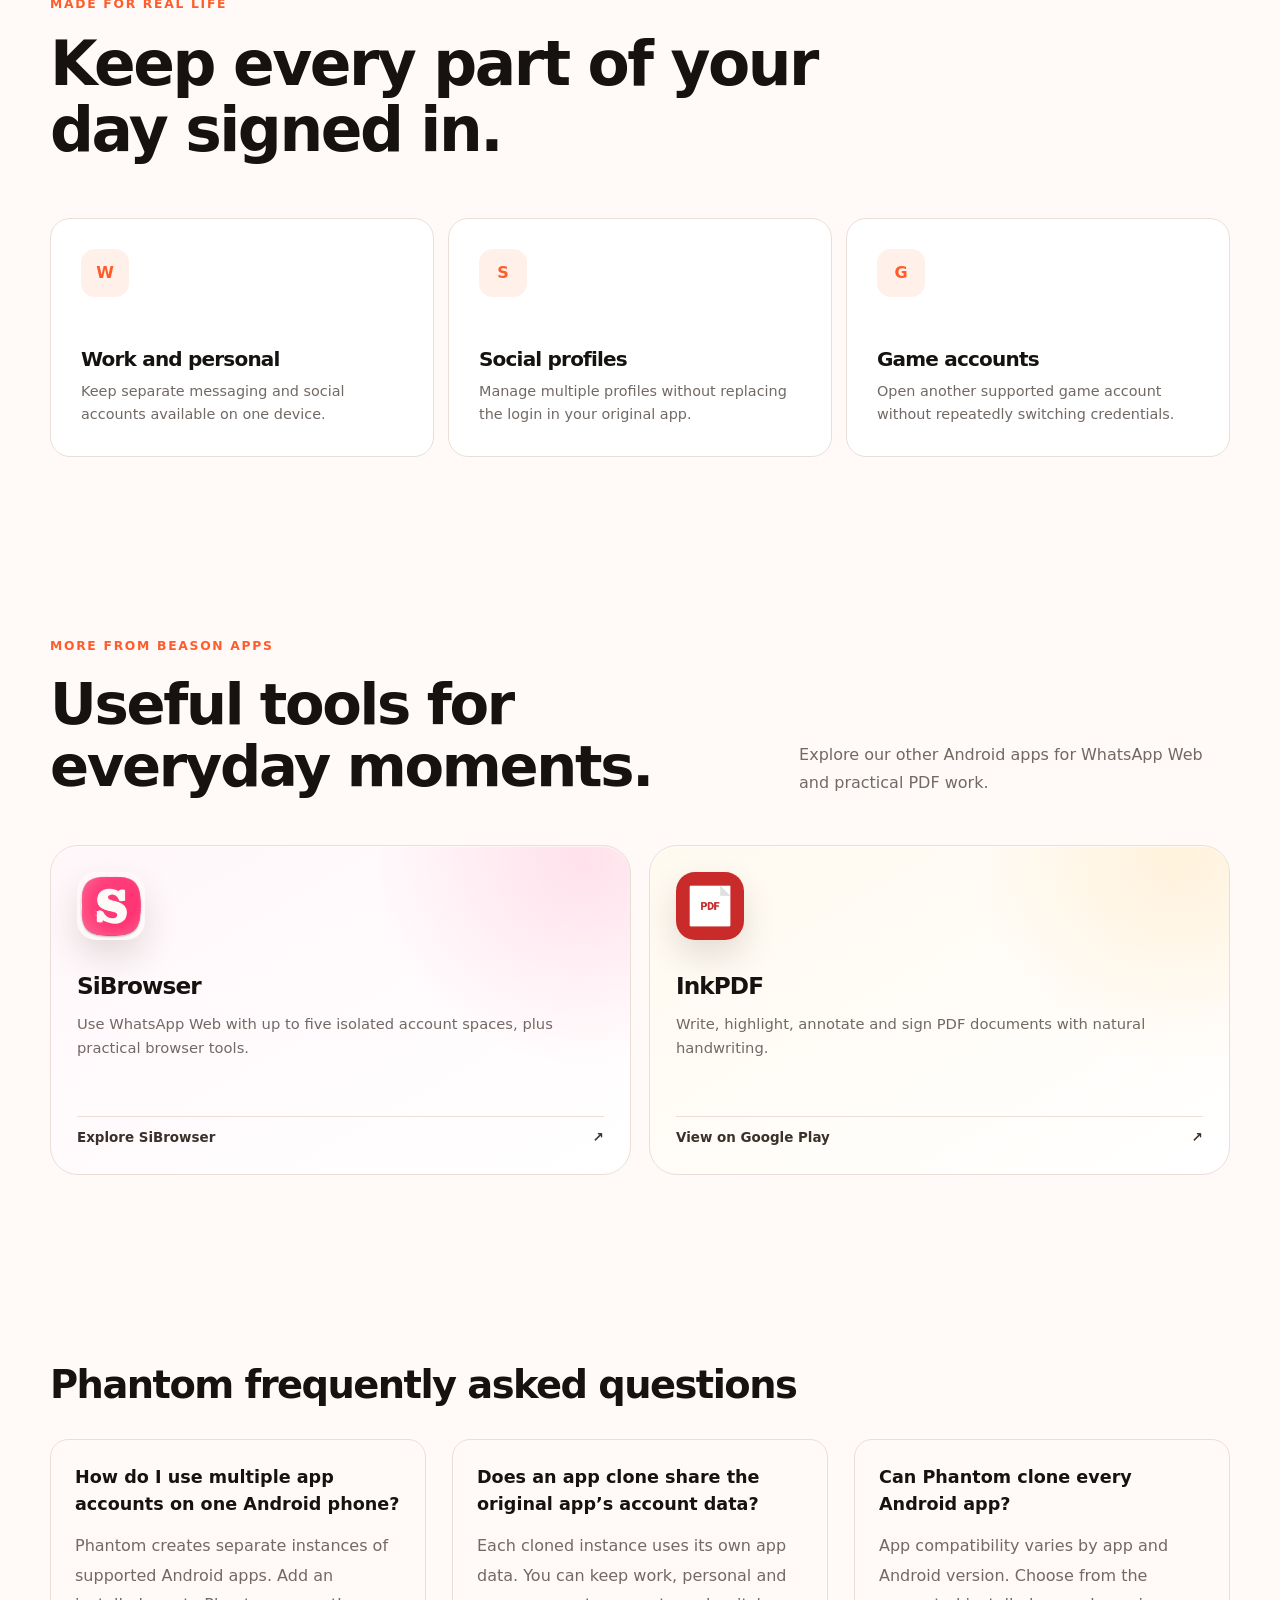
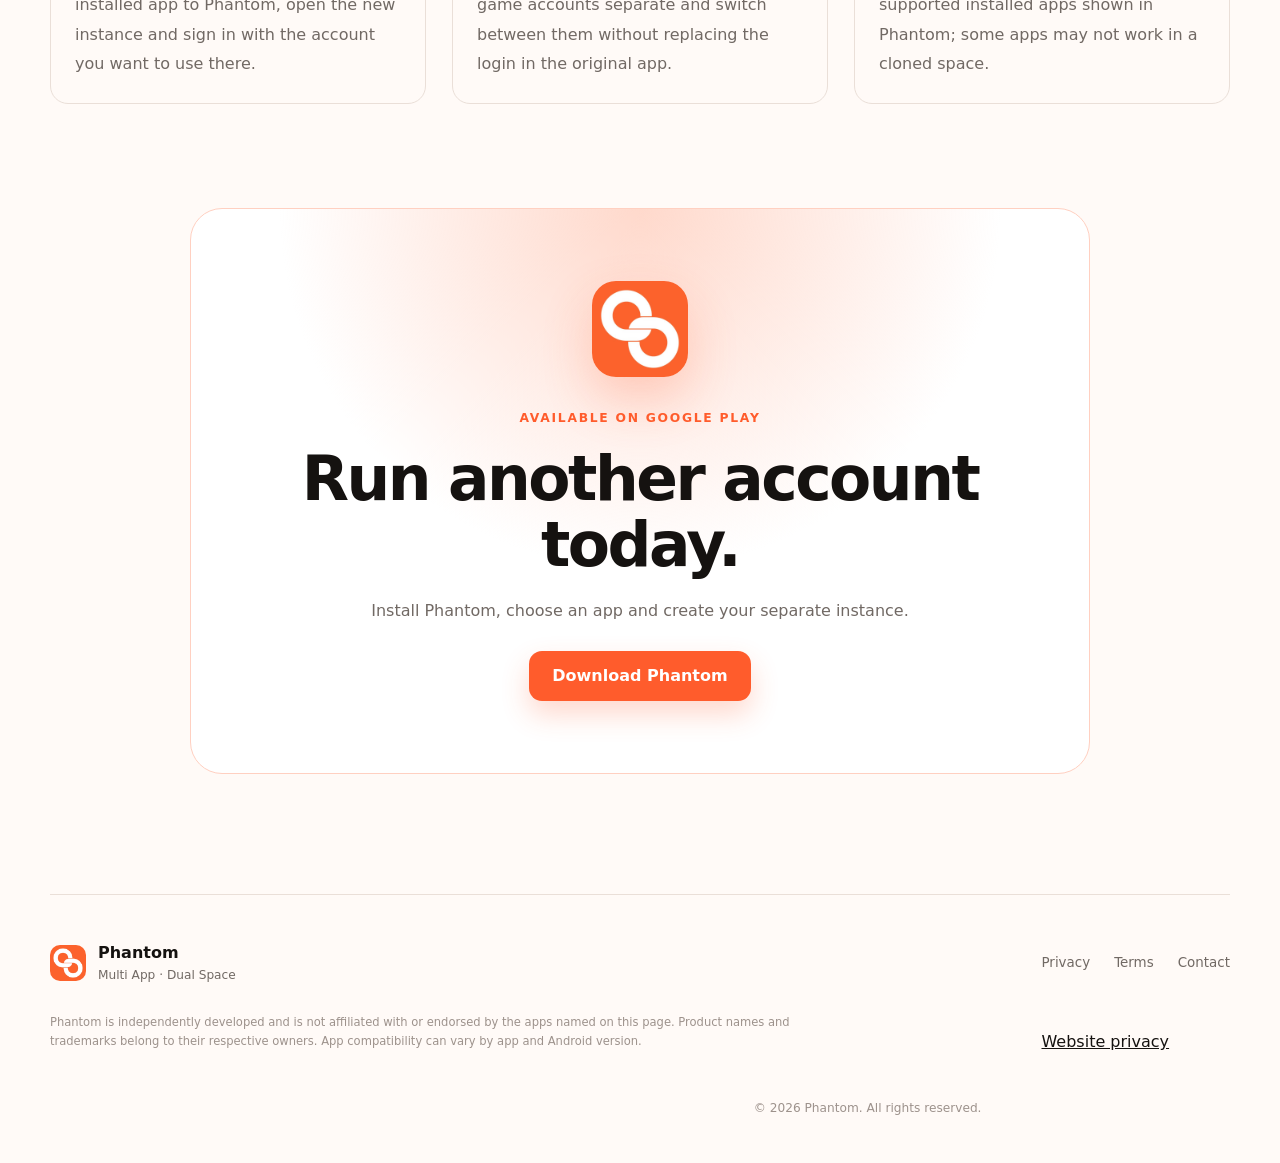
==== commit c7488989: "feat: publish support website and root-domain AdSense verification" ====
--- a/index.html
+++ b/index.html
@@ -24,6 +24,7 @@
   <link rel="alternate" hreflang="ja" href="https://phantom.beasonapps.com/ja/">
   <link rel="alternate" hreflang="ko" href="https://phantom.beasonapps.com/ko/">
   <link rel="alternate" hreflang="x-default" href="https://phantom.beasonapps.com/">
+  <script async src="https://pagead2.googlesyndication.com/pagead/js/adsbygoogle.js?client=ca-pub-9541172831129326" crossorigin="anonymous"></script>
 </head>
 <body>
   <header class="site-header">
@@ -35,7 +36,7 @@
       <a href="#features">Features</a>
       <a href="#how">How it works</a>
       <a href="#more-apps">More apps</a>
-    </nav>
+    <a href="/guides/">Help &amp; guides</a><a href="/contact/">Contact</a></nav>
     <a class="button button-small" href="https://play.google.com/store/apps/details?id=com.multiapp.morespace.app">Get Phantom</a>
   </header>
 
@@ -167,9 +168,9 @@
 
   <footer>
     <div class="footer-brand"><img src="assets/phantom-icon.png" alt="" width="36" height="36" loading="lazy"><div><strong>Phantom</strong><span>Multi App · Dual Space</span></div></div>
-    <div class="footer-links"><a href="privacy.html">Privacy</a><a href="terms-of-service.html">Terms</a><a href="mailto:beason.shu@gmail.com">Contact</a></div>
+    <div class="footer-links"><a href="privacy.html">Privacy</a><a href="terms-of-service.html">Terms</a><a href="/contact/">Contact</a></div>
     <p class="legal">Phantom is independently developed and is not affiliated with or endorsed by the apps named on this page. Product names and trademarks belong to their respective owners. App compatibility can vary by app and Android version.</p>
-    <p class="copyright">© 2026 Phantom. All rights reserved.</p>
+    <p><a href="/website-privacy/">Website privacy</a></p><p class="copyright">© 2026 Phantom. All rights reserved.</p>
   </footer>
   <script>
     const copyButton = document.querySelector('[data-copy-link]');
